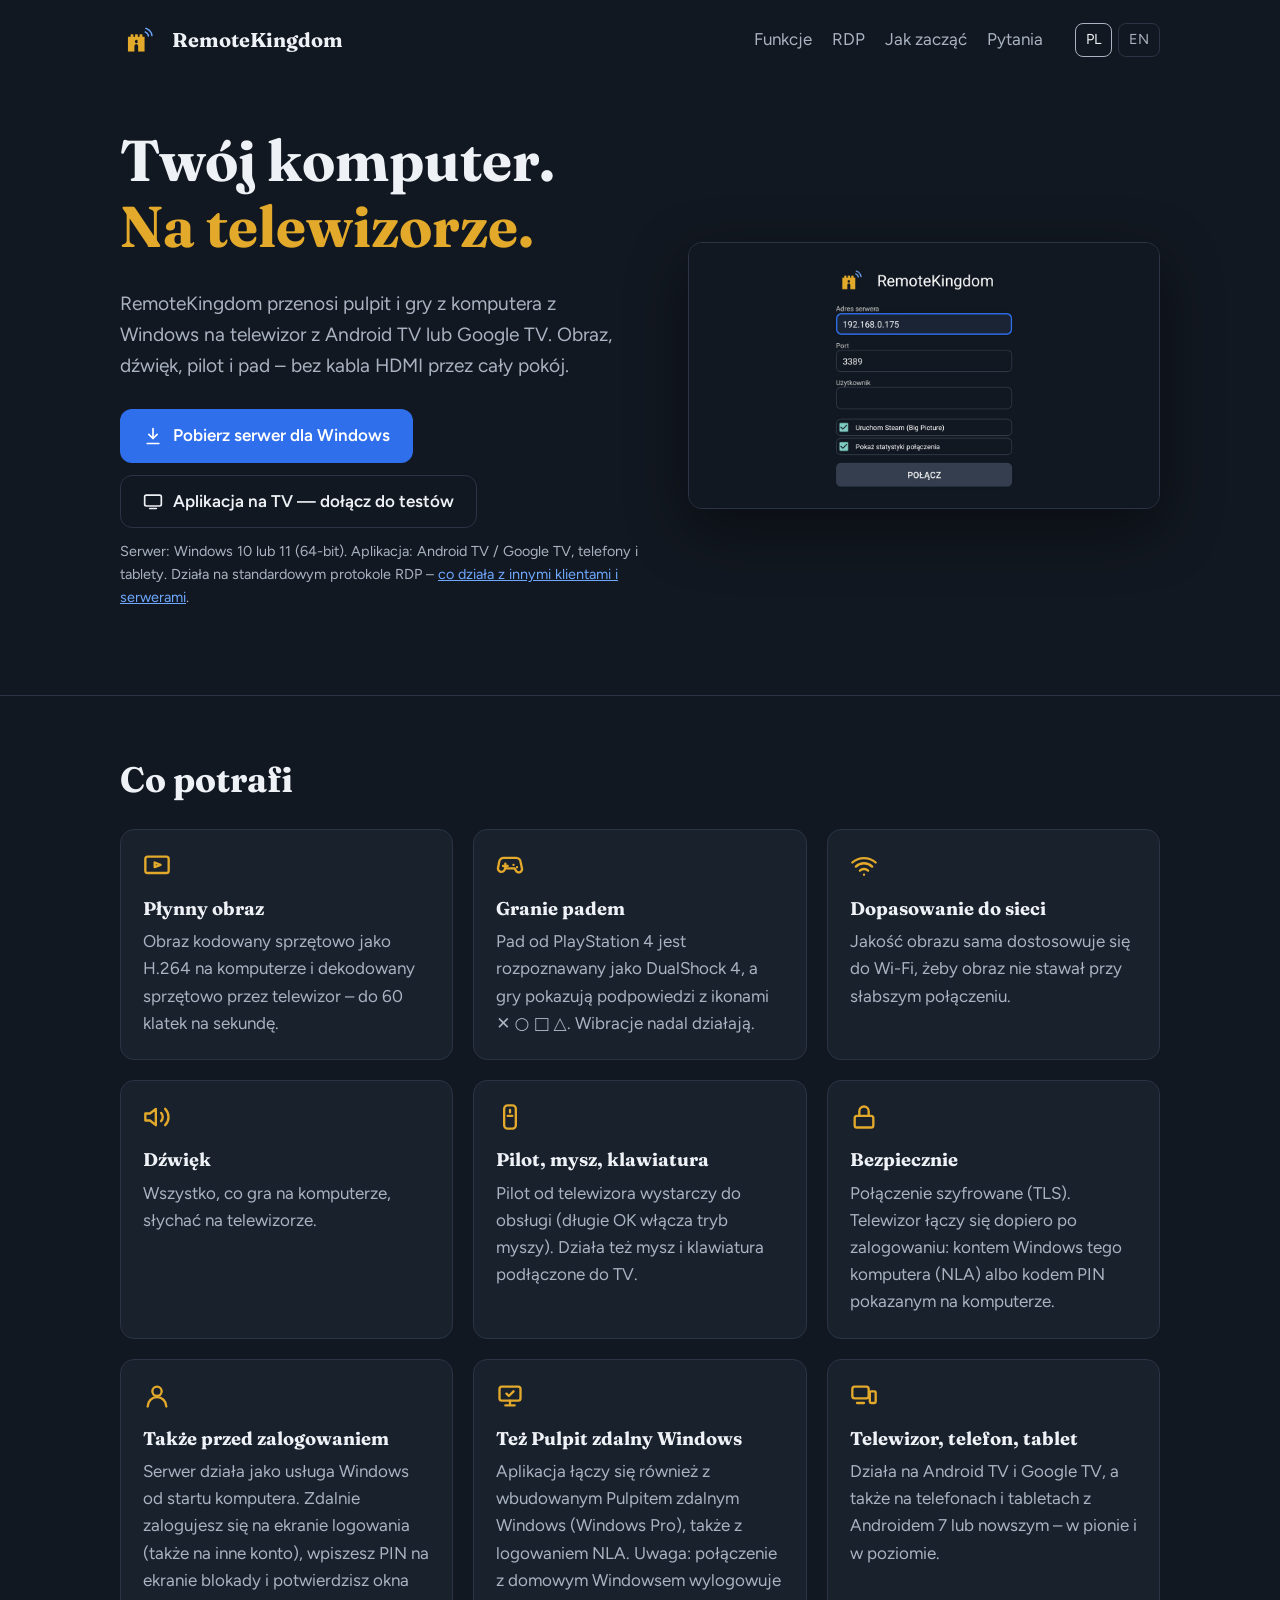
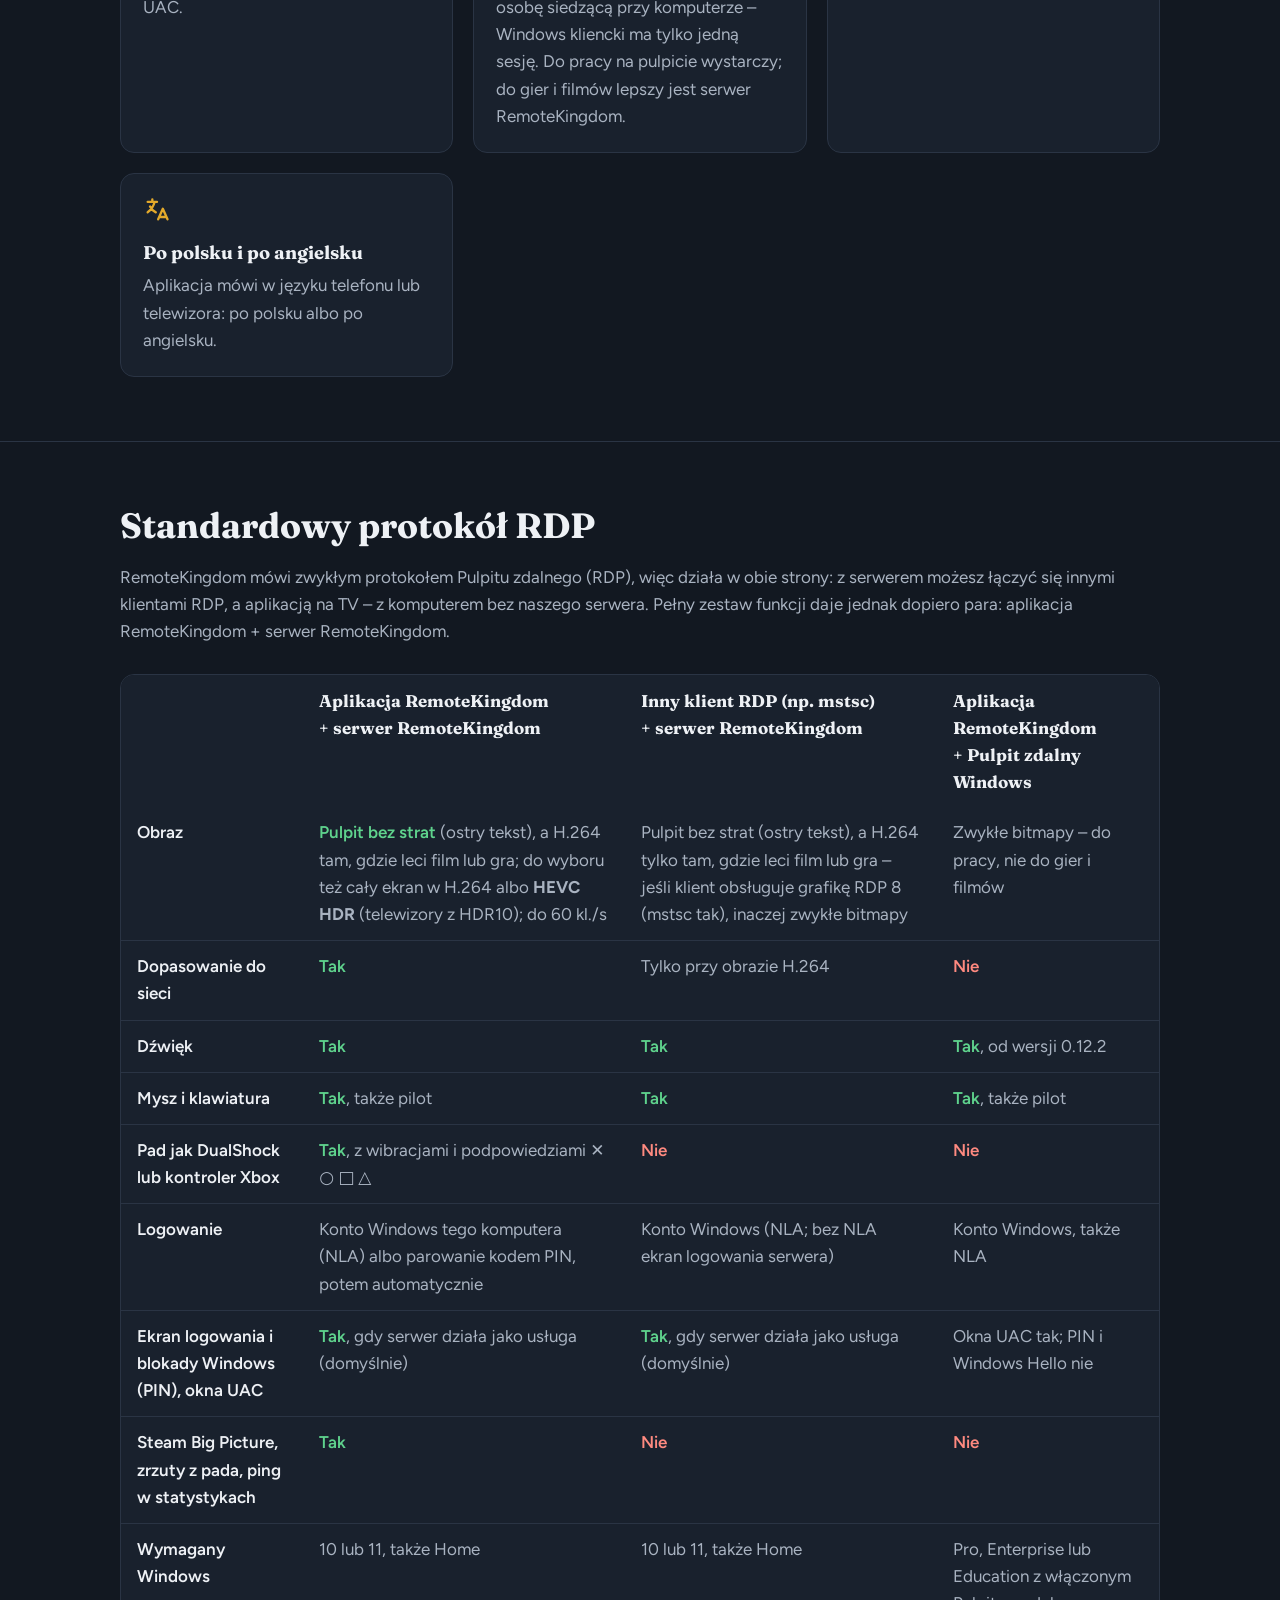
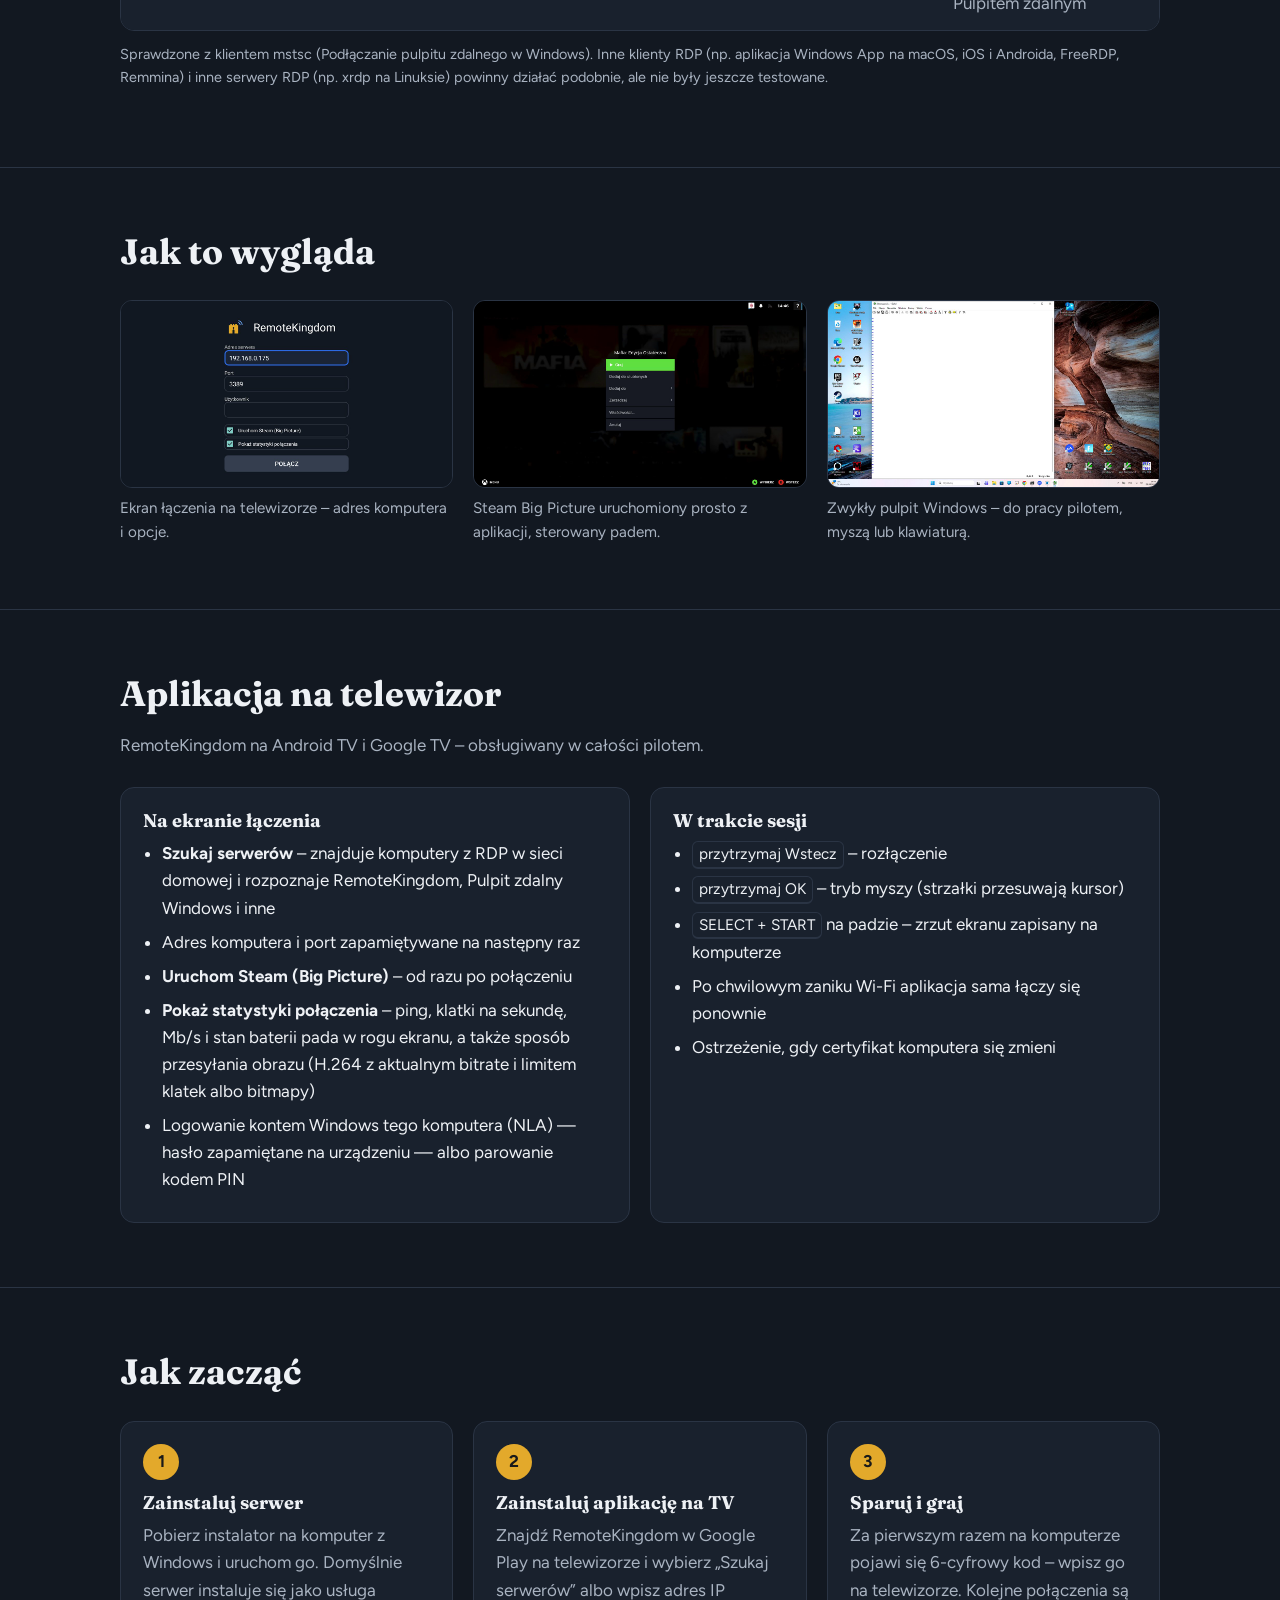
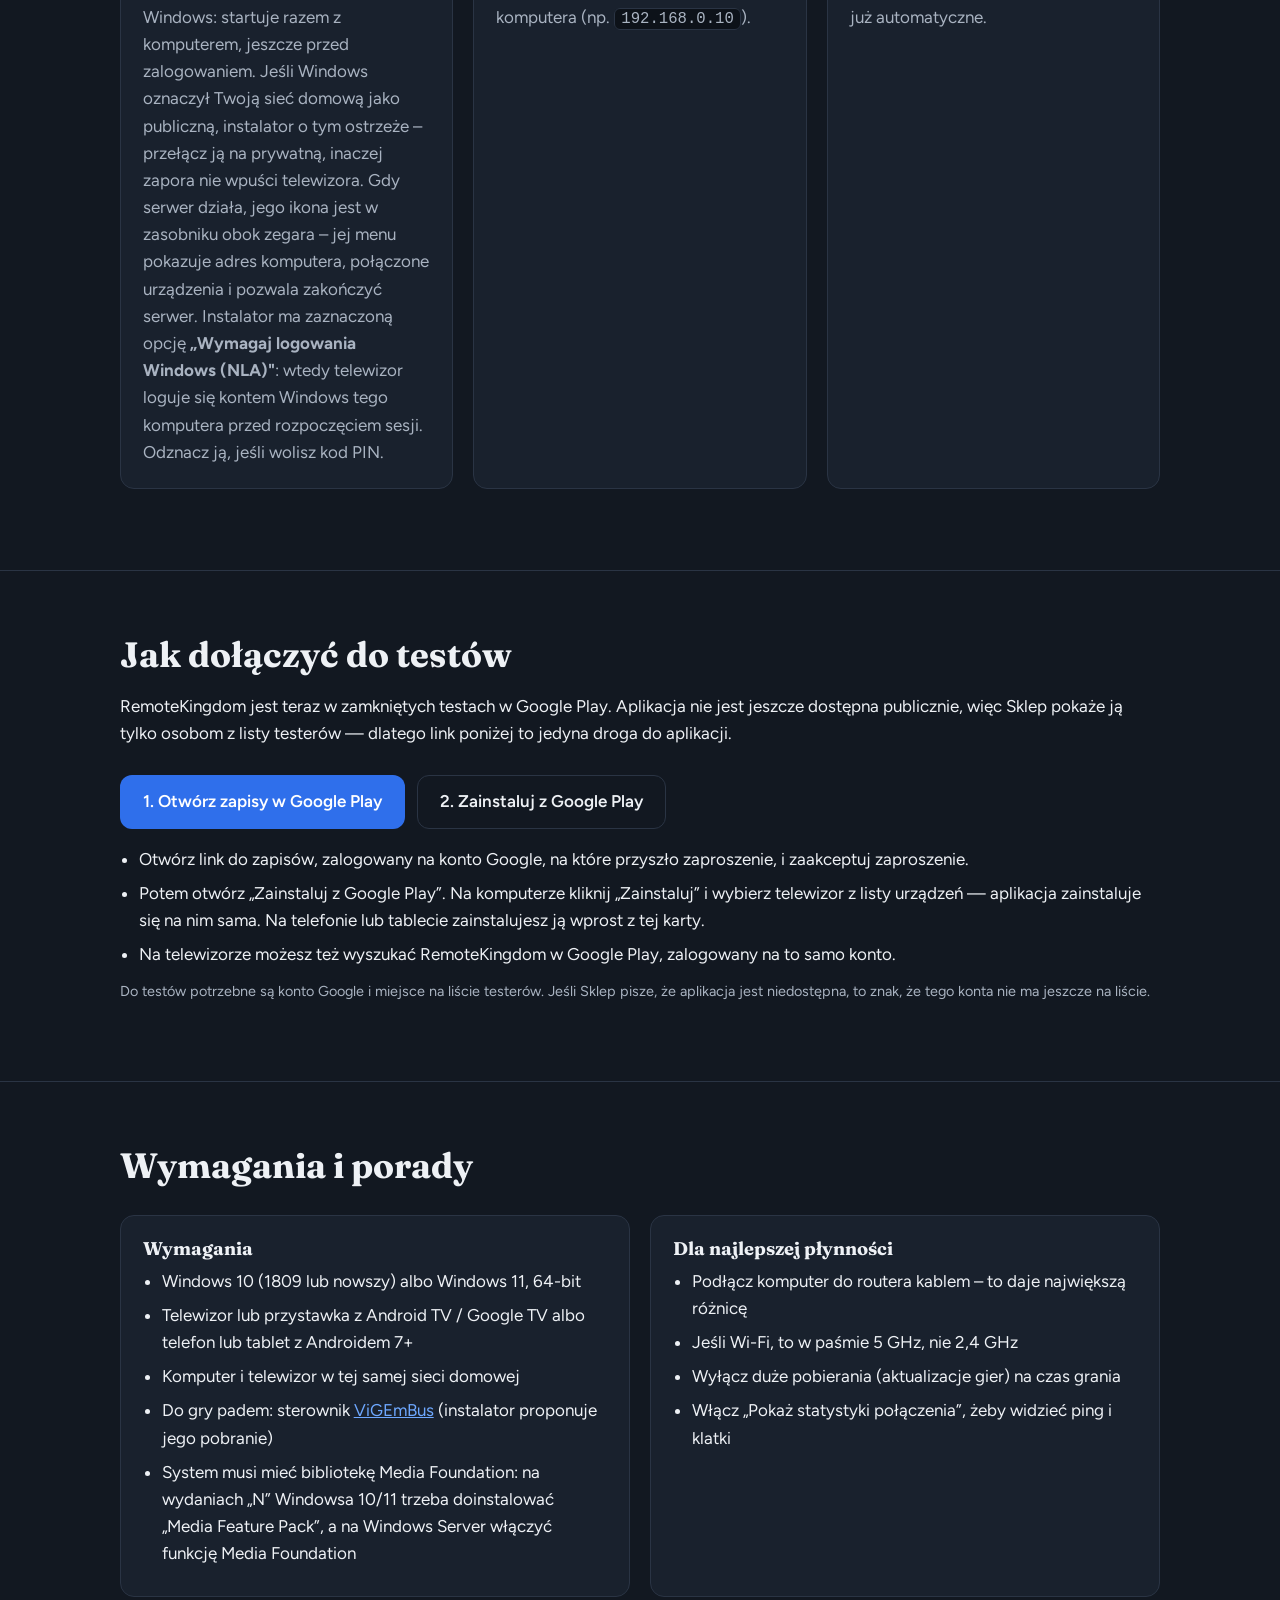
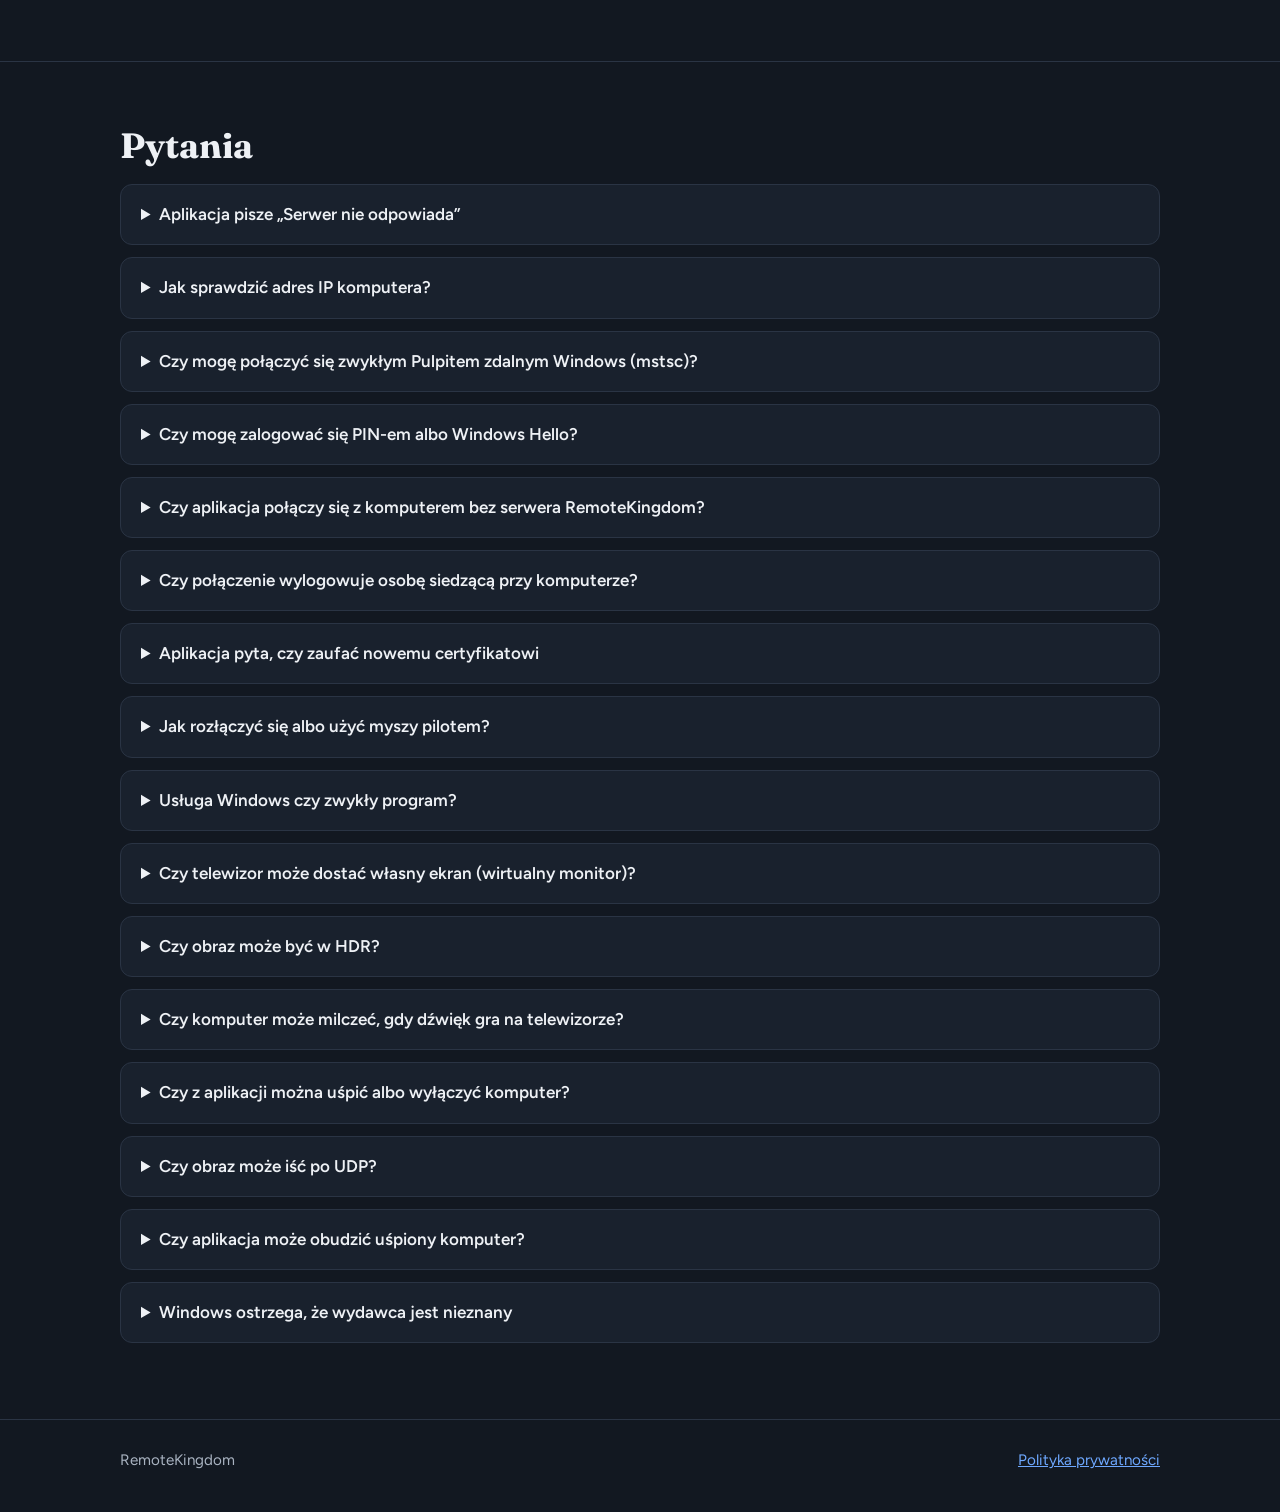
==== index.html @ ab677b14 "Comparison table: lossless desktop and HEVC HDR in the app column, NLA for mstsc Co-Authored-By: Cla" ====
<!doctype html>
<html lang="pl">
<head>
<meta charset="utf-8">
<meta name="viewport" content="width=device-width, initial-scale=1">
<title>RemoteKingdom – komputer na telewizorze</title>
<meta name="description" content="RemoteKingdom: pulpit i gry z komputera z Windows na telewizorze z Android TV. Obraz H.264, dźwięk, pilot i pad.">
<link rel="icon" type="image/png" href="img/icon.png">
<link rel="alternate" hreflang="pl" href="https://2lero.github.io/remotekingdom-site/">
<link rel="alternate" hreflang="en" href="https://2lero.github.io/remotekingdom-site/en/">
<link rel="alternate" hreflang="x-default" href="https://2lero.github.io/remotekingdom-site/">
<link rel="preconnect" href="https://fonts.googleapis.com">
<link rel="preconnect" href="https://fonts.gstatic.com" crossorigin>
<link href="https://fonts.googleapis.com/css2?family=Fraunces:opsz,wght@9..144,700&family=Figtree:wght@400;600&display=swap" rel="stylesheet">
<link rel="stylesheet" href="style.css">
</head>
<body>

<div class="wrap">
  <header class="top">
    <img src="img/icon.png" alt="">
    <b>RemoteKingdom</b>
    <nav>
      <a href="#funkcje">Funkcje</a>
      <a href="#rdp">RDP</a>
      <a href="#start">Jak zacząć</a>
      <a href="#faq">Pytania</a>
    </nav>
    <div class="lang"><a href="./" aria-current="page">PL</a><a href="en/" lang="en">EN</a></div>
  </header>

  <div class="hero">
    <div>
      <h1>Twój komputer.<br><span>Na telewizorze.</span></h1>
      <p class="lead">RemoteKingdom przenosi pulpit i gry z komputera z Windows na telewizor z Android TV lub Google TV. Obraz, dźwięk, pilot i pad – bez kabla HDMI przez cały pokój.</p>
      <div class="buttons">
        <a class="btn primary" href="https://github.com/2lero/remotekingdom-site/releases/latest/download/RemoteKingdomServerSetup.exe">
          <svg viewBox="0 0 24 24" fill="none" stroke="currentColor" stroke-width="2" stroke-linecap="round" stroke-linejoin="round" aria-hidden="true"><path d="M12 3v12"/><path d="m7 10 5 5 5-5"/><path d="M5 21h14"/></svg>
          Pobierz serwer dla Windows
        </a>
        <a class="btn ghost" href="https://play.google.com/apps/testing/com.lero.remotekingdom">
          <svg viewBox="0 0 24 24" fill="none" stroke="currentColor" stroke-width="2" stroke-linecap="round" stroke-linejoin="round" aria-hidden="true"><rect x="2" y="5" width="20" height="13" rx="2"/><path d="M8 21h8"/></svg>
          Aplikacja na TV — dołącz do testów
        </a>
      </div>
      <p class="note">Serwer: Windows 10 lub 11 (64-bit). Aplikacja: Android TV / Google TV, telefony i tablety. Działa na standardowym protokole RDP – <a href="#rdp">co działa z innymi klientami i serwerami</a>.</p>
    </div>
    <img class="shot" src="img/connect.jpg" alt="Ekran łączenia aplikacji RemoteKingdom na telewizorze">
  </div>
</div>

<section id="funkcje">
  <div class="wrap">
    <h2>Co potrafi</h2>
    <div class="grid">
      <div class="card">
        <svg viewBox="0 0 24 24" fill="none" stroke="currentColor" stroke-width="2" stroke-linecap="round" stroke-linejoin="round" aria-hidden="true"><rect x="2" y="4" width="20" height="14" rx="2"/><path d="m10 9 5 2-5 2z"/></svg>
        <h3>Płynny obraz</h3>
        <p>Obraz kodowany sprzętowo jako H.264 na komputerze i dekodowany sprzętowo przez telewizor – do 60 klatek na sekundę.</p>
      </div>
      <div class="card">
        <svg viewBox="0 0 24 24" fill="none" stroke="currentColor" stroke-width="2" stroke-linecap="round" stroke-linejoin="round" aria-hidden="true"><path d="M6 12h4m-2-2v4"/><path d="M15 11h.01M18 13h.01"/><path d="M17.3 5H6.7a4 4 0 0 0-3.9 3.2l-1 5A3 3 0 0 0 4.7 17c1 0 1.9-.5 2.4-1.3L8 14h8l.9 1.7a2.8 2.8 0 0 0 5.2-2.2l-1-5A4 4 0 0 0 17.3 5z"/></svg>
        <h3>Granie padem</h3>
        <p>Pad od PlayStation 4 jest rozpoznawany jako DualShock 4, a gry pokazują podpowiedzi z ikonami ✕ ○ □ △. Wibracje nadal działają.</p>
      </div>
      <div class="card">
        <svg viewBox="0 0 24 24" fill="none" stroke="currentColor" stroke-width="2" stroke-linecap="round" stroke-linejoin="round" aria-hidden="true"><path d="M5 12.5a10 10 0 0 1 14 0"/><path d="M8.5 16a5 5 0 0 1 7 0"/><path d="M12 19.5h.01"/><path d="M2 9a15 15 0 0 1 20 0"/></svg>
        <h3>Dopasowanie do sieci</h3>
        <p>Jakość obrazu sama dostosowuje się do Wi-Fi, żeby obraz nie stawał przy słabszym połączeniu.</p>
      </div>
      <div class="card">
        <svg viewBox="0 0 24 24" fill="none" stroke="currentColor" stroke-width="2" stroke-linecap="round" stroke-linejoin="round" aria-hidden="true"><path d="M11 5 6 9H2v6h4l5 4z"/><path d="M15.5 8.5a5 5 0 0 1 0 7"/><path d="M19 5a10 10 0 0 1 0 14"/></svg>
        <h3>Dźwięk</h3>
        <p>Wszystko, co gra na komputerze, słychać na telewizorze.</p>
      </div>
      <div class="card">
        <svg viewBox="0 0 24 24" fill="none" stroke="currentColor" stroke-width="2" stroke-linecap="round" stroke-linejoin="round" aria-hidden="true"><rect x="7" y="2" width="10" height="20" rx="3"/><path d="M12 6v2m-2 3h4"/></svg>
        <h3>Pilot, mysz, klawiatura</h3>
        <p>Pilot od telewizora wystarczy do obsługi (długie OK włącza tryb myszy). Działa też mysz i klawiatura podłączone do TV.</p>
      </div>
      <div class="card">
        <svg viewBox="0 0 24 24" fill="none" stroke="currentColor" stroke-width="2" stroke-linecap="round" stroke-linejoin="round" aria-hidden="true"><rect x="4" y="11" width="16" height="10" rx="2"/><path d="M8 11V7a4 4 0 0 1 8 0v4"/></svg>
        <h3>Bezpiecznie</h3>
        <p>Połączenie szyfrowane (TLS). Telewizor łączy się dopiero po zalogowaniu: kontem Windows tego komputera (NLA) albo kodem PIN pokazanym na komputerze.</p>
      </div>
      <div class="card">
        <svg viewBox="0 0 24 24" fill="none" stroke="currentColor" stroke-width="2" stroke-linecap="round" stroke-linejoin="round" aria-hidden="true"><circle cx="12" cy="8" r="4"/><path d="M4 21a8 8 0 0 1 16 0"/></svg>
        <h3>Także przed zalogowaniem</h3>
        <p>Serwer działa jako usługa Windows od startu komputera. Zdalnie zalogujesz się na ekranie logowania (także na inne konto), wpiszesz PIN na ekranie blokady i potwierdzisz okna UAC.</p>
      </div>
      <div class="card">
        <svg viewBox="0 0 24 24" fill="none" stroke="currentColor" stroke-width="2" stroke-linecap="round" stroke-linejoin="round" aria-hidden="true"><rect x="3" y="4" width="18" height="12" rx="2"/><path d="M8 20h8M12 16v4"/><path d="m9 10 2 2 4-4"/></svg>
        <h3>Też Pulpit zdalny Windows</h3>
        <p>Aplikacja łączy się również z wbudowanym Pulpitem zdalnym Windows (Windows Pro), także z logowaniem NLA. Uwaga: połączenie z domowym Windowsem wylogowuje osobę siedzącą przy komputerze – Windows kliencki ma tylko jedną sesję. Do pracy na pulpicie wystarczy; do gier i filmów lepszy jest serwer RemoteKingdom.</p>
      </div>
      <div class="card">
        <svg viewBox="0 0 24 24" fill="none" stroke="currentColor" stroke-width="2" stroke-linecap="round" stroke-linejoin="round" aria-hidden="true"><rect x="2" y="4" width="14" height="10" rx="2"/><rect x="17" y="8" width="5" height="10" rx="1"/><path d="M6 18h6"/></svg>
        <h3>Telewizor, telefon, tablet</h3>
        <p>Działa na Android TV i Google TV, a także na telefonach i tabletach z Androidem 7 lub nowszym – w pionie i w poziomie.</p>
      </div>
      <div class="card">
        <svg viewBox="0 0 24 24" fill="none" stroke="currentColor" stroke-width="2" stroke-linecap="round" stroke-linejoin="round" aria-hidden="true"><path d="M4 5h8M8 3v2m2 0c-1 4-3 7-6 9m2-5c1 2 3 4 5 5"/><path d="m13 20 4-9 4 9m-7-2h6"/></svg>
        <h3>Po polsku i po angielsku</h3>
        <p>Aplikacja mówi w języku telefonu lub telewizora: po polsku albo po angielsku.</p>
      </div>
    </div>
  </div>
</section>

<section id="rdp">
  <div class="wrap">
    <h2>Standardowy protokół RDP</h2>
    <p class="muted">RemoteKingdom mówi zwykłym protokołem Pulpitu zdalnego (RDP), więc działa w obie strony: z serwerem możesz łączyć się innymi klientami RDP, a aplikacją na TV – z komputerem bez naszego serwera. Pełny zestaw funkcji daje jednak dopiero para: aplikacja RemoteKingdom + serwer RemoteKingdom.</p>
    <div class="table-wrap">
      <table class="compat">
        <thead>
          <tr>
            <th></th>
            <th>Aplikacja RemoteKingdom<br>+ serwer RemoteKingdom</th>
            <th>Inny klient RDP (np. mstsc)<br>+ serwer RemoteKingdom</th>
            <th>Aplikacja RemoteKingdom<br>+ Pulpit zdalny Windows</th>
          </tr>
        </thead>
        <tbody>
          <tr><th>Obraz</th><td><span class="yes">Pulpit bez strat</span> (ostry tekst), a H.264 tam, gdzie leci film lub gra; do wyboru też cały ekran w H.264 albo <b>HEVC HDR</b> (telewizory z HDR10); do 60 kl./s</td><td>Pulpit bez strat (ostry tekst), a H.264 tylko tam, gdzie leci film lub gra – jeśli klient obsługuje grafikę RDP 8 (mstsc tak), inaczej zwykłe bitmapy</td><td>Zwykłe bitmapy – do pracy, nie do gier i filmów</td></tr>
          <tr><th>Dopasowanie do sieci</th><td><span class="yes">Tak</span></td><td>Tylko przy obrazie H.264</td><td><span class="no">Nie</span></td></tr>
          <tr><th>Dźwięk</th><td><span class="yes">Tak</span></td><td><span class="yes">Tak</span></td><td><span class="yes">Tak</span>, od wersji 0.12.2</td></tr>
          <tr><th>Mysz i klawiatura</th><td><span class="yes">Tak</span>, także pilot</td><td><span class="yes">Tak</span></td><td><span class="yes">Tak</span>, także pilot</td></tr>
          <tr><th>Pad jak DualShock lub kontroler Xbox</th><td><span class="yes">Tak</span>, z wibracjami i podpowiedziami ✕ ○ □ △</td><td><span class="no">Nie</span></td><td><span class="no">Nie</span></td></tr>
          <tr><th>Logowanie</th><td>Konto Windows tego komputera (NLA) albo parowanie kodem PIN, potem automatycznie</td><td>Konto Windows (NLA; bez NLA ekran logowania serwera)</td><td>Konto Windows, także NLA</td></tr>
          <tr><th>Ekran logowania i blokady Windows (PIN), okna UAC</th><td><span class="yes">Tak</span>, gdy serwer działa jako usługa (domyślnie)</td><td><span class="yes">Tak</span>, gdy serwer działa jako usługa (domyślnie)</td><td>Okna UAC tak; PIN i Windows Hello nie</td></tr>
          <tr><th>Steam Big Picture, zrzuty z pada, ping w statystykach</th><td><span class="yes">Tak</span></td><td><span class="no">Nie</span></td><td><span class="no">Nie</span></td></tr>
          <tr><th>Wymagany Windows</th><td>10 lub 11, także Home</td><td>10 lub 11, także Home</td><td>Pro, Enterprise lub Education z włączonym Pulpitem zdalnym</td></tr>
        </tbody>
      </table>
    </div>
    <p class="note">Sprawdzone z klientem mstsc (Podłączanie pulpitu zdalnego w Windows). Inne klienty RDP (np. aplikacja Windows App na macOS, iOS i Androida, FreeRDP, Remmina) i inne serwery RDP (np. xrdp na Linuksie) powinny działać podobnie, ale nie były jeszcze testowane.</p>
  </div>
</section>

<section id="wyglad">
  <div class="wrap">
    <h2>Jak to wygląda</h2>
    <div class="gallery">
      <figure><img src="img/connect.jpg" alt="Ekran łączenia aplikacji na telewizorze" loading="lazy"><figcaption>Ekran łączenia na telewizorze – adres komputera i opcje.</figcaption></figure>
      <figure><img src="img/steam.jpg" alt="Steam Big Picture na telewizorze" loading="lazy"><figcaption>Steam Big Picture uruchomiony prosto z aplikacji, sterowany padem.</figcaption></figure>
      <figure><img src="img/desktop.jpg" alt="Pulpit Windows na telewizorze" loading="lazy"><figcaption>Zwykły pulpit Windows – do pracy pilotem, myszą lub klawiaturą.</figcaption></figure>
    </div>
  </div>
</section>

<section id="aplikacja">
  <div class="wrap">
    <h2>Aplikacja na telewizor</h2>
    <p class="muted">RemoteKingdom na Android TV i Google TV – obsługiwany w całości pilotem.</p>
    <div class="two">
      <div class="card">
        <h3>Na ekranie łączenia</h3>
        <ul class="clean">
          <li><b>Szukaj serwerów</b> – znajduje komputery z RDP w sieci domowej i rozpoznaje RemoteKingdom, Pulpit zdalny Windows i inne</li>
          <li>Adres komputera i port zapamiętywane na następny raz</li>
          <li><b>Uruchom Steam (Big Picture)</b> – od razu po połączeniu</li>
          <li><b>Pokaż statystyki połączenia</b> – ping, klatki na sekundę, Mb/s i stan baterii pada w rogu ekranu, a także sposób przesyłania obrazu (H.264 z aktualnym bitrate i limitem klatek albo bitmapy)</li>
          <li>Logowanie kontem Windows tego komputera (NLA) — hasło zapamiętane na urządzeniu — albo parowanie kodem PIN</li>
        </ul>
      </div>
      <div class="card">
        <h3>W trakcie sesji</h3>
        <ul class="clean">
          <li><span class="kbd">przytrzymaj Wstecz</span> – rozłączenie</li>
          <li><span class="kbd">przytrzymaj OK</span> – tryb myszy (strzałki przesuwają kursor)</li>
          <li><span class="kbd">SELECT + START</span> na padzie – zrzut ekranu zapisany na komputerze</li>
          <li>Po chwilowym zaniku Wi-Fi aplikacja sama łączy się ponownie</li>
          <li>Ostrzeżenie, gdy certyfikat komputera się zmieni</li>
        </ul>
      </div>
    </div>
  </div>
</section>

<section id="start">
  <div class="wrap">
    <h2>Jak zacząć</h2>
    <ol class="steps">
      <li>
        <h3>Zainstaluj serwer</h3>
        <p>Pobierz instalator na komputer z Windows i uruchom go. Domyślnie serwer instaluje się jako usługa Windows: startuje razem z komputerem, jeszcze przed zalogowaniem. Jeśli Windows oznaczył Twoją sieć domową jako publiczną, instalator o tym ostrzeże – przełącz ją na prywatną, inaczej zapora nie wpuści telewizora. Gdy serwer działa, jego ikona jest w zasobniku obok zegara – jej menu pokazuje adres komputera, połączone urządzenia i pozwala zakończyć serwer. Instalator ma zaznaczoną opcję <b>„Wymagaj logowania Windows (NLA)"</b>: wtedy telewizor loguje się kontem Windows tego komputera przed rozpoczęciem sesji. Odznacz ją, jeśli wolisz kod PIN.</p>
      </li>
      <li>
        <h3>Zainstaluj aplikację na TV</h3>
        <p>Znajdź RemoteKingdom w Google Play na telewizorze i wybierz „Szukaj serwerów” albo wpisz adres IP komputera (np. <code>192.168.0.10</code>).</p>
      </li>
      <li>
        <h3>Sparuj i graj</h3>
        <p>Za pierwszym razem na komputerze pojawi się 6-cyfrowy kod – wpisz go na telewizorze. Kolejne połączenia są już automatyczne.</p>
      </li>
    </ol>
  </div>
</section>

  <section id="testy">
    <div class="wrap">
      <h2>Jak dołączyć do testów</h2>
      <p>RemoteKingdom jest teraz w zamkniętych testach w Google Play. Aplikacja nie jest jeszcze dostępna publicznie, więc Sklep pokaże ją tylko osobom z listy testerów — dlatego link poniżej to jedyna droga do aplikacji.</p>
      <p class="buttons">
        <a class="btn primary" href="https://play.google.com/apps/testing/com.lero.remotekingdom">1. Otwórz zapisy w Google Play</a>
        <a class="btn ghost" href="https://play.google.com/store/apps/details?id=com.lero.remotekingdom">2. Zainstaluj z Google Play</a>
      </p>
      <ul class="clean">
        <li>Otwórz link do zapisów, zalogowany na konto Google, na które przyszło zaproszenie, i zaakceptuj zaproszenie.</li>
        <li>Potem otwórz „Zainstaluj z Google Play”. Na komputerze kliknij „Zainstaluj” i wybierz telewizor z listy urządzeń — aplikacja zainstaluje się na nim sama. Na telefonie lub tablecie zainstalujesz ją wprost z tej karty.</li>
        <li>Na telewizorze możesz też wyszukać RemoteKingdom w Google Play, zalogowany na to samo konto.</li>
      </ul>
      <p class="note">Do testów potrzebne są konto Google i miejsce na liście testerów. Jeśli Sklep pisze, że aplikacja jest niedostępna, to znak, że tego konta nie ma jeszcze na liście.</p>
    </div>
  </section>

<section>
  <div class="wrap">
    <h2>Wymagania i porady</h2>
    <div class="two">
      <div class="card">
        <h3>Wymagania</h3>
        <ul class="clean">
          <li>Windows 10 (1809 lub nowszy) albo Windows 11, 64-bit</li>
          <li>Telewizor lub przystawka z Android TV / Google TV albo telefon lub tablet z Androidem 7+</li>
          <li>Komputer i telewizor w tej samej sieci domowej</li>
          <li>Do gry padem: sterownik <a href="https://github.com/nefarius/ViGEmBus/releases/tag/v1.22.0">ViGEmBus</a> (instalator proponuje jego pobranie)</li>
          <li>System musi mieć bibliotekę Media Foundation: na wydaniach „N” Windowsa 10/11 trzeba doinstalować „Media Feature Pack”, a na Windows Server włączyć funkcję Media Foundation</li>
        </ul>
      </div>
      <div class="card">
        <h3>Dla najlepszej płynności</h3>
        <ul class="clean">
          <li>Podłącz komputer do routera kablem – to daje największą różnicę</li>
          <li>Jeśli Wi-Fi, to w paśmie 5 GHz, nie 2,4 GHz</li>
          <li>Wyłącz duże pobierania (aktualizacje gier) na czas grania</li>
          <li>Włącz „Pokaż statystyki połączenia”, żeby widzieć ping i klatki</li>
        </ul>
      </div>
    </div>
  </div>
</section>

<section id="faq">
  <div class="wrap">
    <h2>Pytania</h2>
    <details>
      <summary>Aplikacja pisze „Serwer nie odpowiada”</summary>
      <p>Sprawdź, czy serwer działa na komputerze (ikona RemoteKingdom w zasobniku obok zegara; jeśli jej nie ma, uruchom „RemoteKingdom Server” z menu Start), czy adres IP jest poprawny i czy komputer i telewizor są w tej samej sieci. Serwer używa domyślnie portu 3389. Jeśli przy uruchamianiu serwera pojawia się okno o brakującym pliku <code>MFPlat.dll</code>, na komputerze brakuje biblioteki Media Foundation – patrz „Wymagania i porady”.</p>
      <p>Na tym samym porcie działa też wbudowany Pulpit zdalny Windows. Jeśli masz go włączonego, serwer RemoteKingdom nie wystartuje – zakończy się po cichu, a aplikacja pokaże tylko, że nie może się połączyć. Żeby to naprawić, wyłącz Pulpit zdalny (Ustawienia → System → Pulpit zdalny) albo uruchom serwer RemoteKingdom na innym porcie – numer portu podaje się jako pierwszy argument (np. 3390). Jeśli serwer nie startuje, zajrzyj do pliku <code>%ProgramData%\RemoteKingdom\server\rk_server.err</code> (serwer jako usługa) albo <code>%LOCALAPPDATA%\RemoteKingdom\rk_server.err</code> (zwykły program): znajdziesz tam wpis <code>[Main] Fatal: bind() failed: 10048</code>.</p>
      <p>Jeśli serwer działa, a telewizor i tak nie może się połączyć, sprawdź, czy Windows nie oznaczył Twojej sieci domowej jako publicznej. W sieci publicznej zapora nie wpuszcza połączeń do serwera (to ochrona np. w kawiarni lub hotelu). Zmienisz to w Ustawieniach → Sieć i Internet → Wi-Fi lub Ethernet → właściwości sieci → Typ profilu sieciowego → Sieć prywatna.</p>
    </details>
    <details>
      <summary>Jak sprawdzić adres IP komputera?</summary>
      <p>Najprościej: w aplikacji wybierz „Szukaj serwerów” albo kliknij ikonę RemoteKingdom w zasobniku na komputerze – menu pokazuje „Adres tego komputera”. Można też otworzyć Ustawienia Windows → Sieć i Internet → właściwości połączenia i odczytać „Adres IPv4” albo wpisać <code>ipconfig</code> w wierszu poleceń.</p>
    </details>
    <details>
      <summary>Czy mogę połączyć się zwykłym Pulpitem zdalnym Windows (mstsc)?</summary>
      <p>Tak. Jeśli Pulpit zdalny nie ma zapisanego hasła, po połączeniu pojawi się ekran logowania RemoteKingdom – wpisz nazwę użytkownika i hasło konta Windows tego komputera (dla konta Microsoft: adres e-mail i hasło konta, nie PIN). Po 3 błędnych próbach serwer się rozłącza.</p>
    </details>
    <details>
      <summary>Czy mogę zalogować się PIN-em albo Windows Hello?</summary>
      <p>Z serwerem RemoteKingdom działającym jako usługa (domyślnie) widzisz prawdziwy ekran blokady Windows i wpisujesz PIN tak samo jak przy komputerze. Ekran logowania samego serwera (pojawia się w mstsc bez zapisanego hasła) przyjmuje tylko hasło konta Windows (dla konta Microsoft: hasło konta, nie PIN).</p>
      <p>We wbudowanym Pulpicie zdalnym Windows PIN i Windows Hello nie działają – ekran logowania pokazuje tylko hasło i kartę inteligentną.</p>
      <p>Przy koncie Microsoft z włączoną opcją „wymagaj Windows Hello” logowanie przez Pulpit zdalny samym hasłem również potrafi nie zadziałać. Pomaga wtedy wyłączenie tej opcji albo jednorazowe zalogowanie się hasłem lokalnie na tym komputerze.</p>
    </details>
    <details>
      <summary>Czy aplikacja połączy się z komputerem bez serwera RemoteKingdom?</summary>
      <p>Tak, jeśli komputer ma Windows Pro z włączonym Pulpitem zdalnym (Ustawienia → System → Pulpit zdalny). Aplikacja poprosi o nazwę użytkownika i hasło konta Windows. Domyślnie hasło nie jest zapisywane. Możesz je zapamiętać, zaznaczając opcję w oknie logowania – hasło jest wtedy przechowywane zaszyfrowane kluczem urządzenia. Pad, parowanie PIN-em i obraz H.264 działają tylko z serwerem RemoteKingdom.</p>
    </details>
    <details>
      <summary>Czy połączenie wylogowuje osobę siedzącą przy komputerze?</summary>
      <p>Tak, jeśli łączysz się z komputerem przez wbudowany Pulpit zdalny Windows (Windows Pro). Windows kliencki ma tylko jedną sesję, więc osoba siedząca przy komputerze zostanie wylogowana. Serwerowe wersje Windows pozwalają na kilka sesji jednocześnie, ale domowy Windows 10/11 Pro – nie.</p>
    </details>
    <details>
      <summary>Aplikacja pyta, czy zaufać nowemu certyfikatowi</summary>
      <p>Tak się dzieje po ponownej instalacji serwera lub Windowsa, a także jednorazowo po przełączeniu serwera na usługę Windows (usługa ma własny certyfikat). Jeśli to Twój komputer i nic nie zmieniałeś, a pytanie się pojawiło – wybierz „Nie” i sprawdź, czy łączysz się z właściwym adresem.</p>
    </details>
    <details>
      <summary>Jak rozłączyć się albo użyć myszy pilotem?</summary>
      <p>Przytrzymaj Wstecz, aby się rozłączyć. Przytrzymaj OK, aby włączyć tryb myszy: strzałki przesuwają kursor, OK klika.</p>
    </details>
    <details>
      <summary>Usługa Windows czy zwykły program?</summary>
      <p>Instalator domyślnie wybiera usługę Windows. Serwer działa wtedy od startu komputera, także gdy nikt nie jest zalogowany, więc zdalnie zalogujesz się na ekranie logowania, wpiszesz PIN na ekranie blokady i potwierdzisz okna UAC. Wylogowanie albo przełączenie użytkownika na chwilę rozłącza – aplikacja połączy się ponownie.</p>
      <p>Możesz też wybrać zwykły program uruchamiany po zalogowaniu. Wtedy ekran logowania, ekran blokady i okna UAC nie są widoczne zdalnie: obraz staje, a klawiatura nie działa, dopóki ktoś przy komputerze ich nie zamknie. Sposób uruchamiania zmienisz, uruchamiając instalator ponownie i wybierając drugą opcję (od wersji 0.11.1 poprzednia jest wtedy usuwana).</p>
    </details>
    <details>
      <summary>Czy telewizor może dostać własny ekran (wirtualny monitor)?</summary>
      <p>Tak, to opcja eksperymentalna od wersji 0.14 – zaznacz w instalatorze <b>„Wirtualny monitor”</b> (tylko w trybie usługi). Na czas połączenia Windows dostaje dodatkowy ekran dokładnie w rozdzielczości telewizora lub telefonu i ustawia go jako główny. Od wersji serwera 0.16.3 monitor komputera gaśnie na ten czas, więc wszystkie okna są na ekranie, który widzisz w aplikacji. Po rozłączeniu wirtualny ekran znika, a monitor komputera wraca razem z oknami. Od wersji 0.17.6 wystarczy też nacisnąć klawisz, kliknąć albo wyraźnie poruszyć myszą przy komputerze, żeby monitor komputera włączył się z powrotem w trakcie sesji – połączenie zdalne trwa dalej. Od wersji 0.17.7 monitor komputera staje się wtedy też ekranem głównym, więc nowe okna i pasek zadań pojawiają się na nim. To nadal ten sam pulpit: jeden kursor i te same okna, więc nie służy do pracy we dwie osoby naraz.</p>
      <p>Opcja instaluje sterownik <a href="https://github.com/VirtualDrivers/Virtual-Display-Driver">Virtual Display Driver</a> (licencja MIT) i dodaje jego wydawcę, SignPath Foundation, do zaufanych wydawców Windows – bez tego Windows pytałby o zgodę przy instalacji. Odinstalowanie serwera usuwa sterownik i to zaufanie.</p>
      <p>Gry w trybie <b>wyłącznego pełnego ekranu</b> są na wirtualnym monitorze czarne – tego mechanizm przechwytywania Windows nie widzi. Ustaw w grze okno albo okno bez ramek, albo przed połączeniem przełącz w aplikacji <b>„Wirtualny monitor: wyłączony”</b> (od wersji aplikacji 0.14.2): obraz idzie wtedy z monitora komputera, gdzie takie gry są widoczne.</p>
    </details>
    <details>
      <summary>Czy obraz może być w HDR?</summary>
      <p>Tak, to tryb eksperymentalny od wersji 0.15 serwera i 0.14 aplikacji: <b>„Obraz: HEVC HDR”</b>. Pojawia się tylko na telewizorach, które pokazują HDR10 i mają sprzętowy dekoder HEVC 10-bit – na innych tej opcji nie ma. Serwer sam włącza HDR na czas połączenia (na wirtualnym monitorze albo na monitorze komputera, jeśli sam tego nie zrobiłeś) i wyłącza go po rozłączeniu. Cały ekran idzie wtedy jako wideo HEVC Main 10 HDR10, więc tekst na pulpicie jest odrobinę mniej ostry niż w trybie bez strat. Gdy coś po drodze nie obsługuje HDR (karta graficzna, monitor), serwer wysyła zwykłe H.264.</p>
    </details>
    <details>
      <summary>Czy komputer może milczeć, gdy dźwięk gra na telewizorze?</summary>
      <p>Tak, to opcja eksperymentalna od wersji 0.14 – zaznacz w instalatorze <b>„Wirtualna karta dźwiękowa”</b>. Na czas połączenia dźwięk idzie tylko do telewizora, a po rozłączeniu komputer wraca do swojego urządzenia. Potrzebna jest wirtualna karta dźwiękowa: Steam Streaming Speakers (instaluje je Steam przy Remote Play) albo darmowy <a href="https://vb-audio.com/Cable/">VB-CABLE</a>. Bez żadnej z nich dźwięk działa jak dotąd – gra i na komputerze, i na telewizorze. Programy, które mają na stałe wybrane konkretne urządzenie, grają dalej tam.</p>
    </details>
    <details>
      <summary>Czy z aplikacji można uśpić albo wyłączyć komputer?</summary>
      <p>Tak, od wersji 0.15 aplikacji i 0.16 serwera. W sesji u góry ekranu jest menu z przyciskiem <b>„Zasilanie”</b>: uśpij, hibernuj albo wyłącz. Na telewizorze menu pojawia się w trybie myszy (przytrzymaj OK), na telefonie po dotknięciu górnej krawędzi ekranu. Gdy aplikacja na telefonie działa w tle, w powiadomieniu jest przycisk wyłączania komputera (dotknij dwa razy) i osobny przycisk „Rozłącz”.</p>
      <p>Jeśli uśpienie albo hibernacja są w Windows wyłączone, aplikacja o tym powie. Komputery z nowoczesnym uśpieniem (wiele mini-PC i laptopów) obsługuje serwer od wersji 0.16.1. Hibernacja działa, nawet jeśli Windows nie pokazuje jej w menu Start – to tylko ustawienie wyglądu menu.</p>
    </details>
    <details>
      <summary>Czy obraz może iść po UDP?</summary>
      <p>Tak, od wersji 0.17 serwera i 0.16 aplikacji. Obraz idzie wtedy standardowym transportem UDP z RDP (tym samym, którego używa Windows z Pulpitem zdalnym), co jest płynniejsze na Wi‑Fi i przez VPN, bo zgubiony pakiet nie zatrzymuje całego strumienia. Dźwięk, sterowanie i pad zostają na TCP. Działa też z mstsc. Instalator dodaje regułę zapory dla UDP; gdy UDP nie przejdzie (zapora, sieć), sesja zostaje na TCP jak dotąd. Gdy UDP przestanie działać w trakcie sesji, obraz w aplikacji wraca na TCP bez rozłączania (serwer 0.17.5 i aplikacja 0.16.1; mstsc łączy się wtedy ponownie, a od wersji 0.17.11 najpierw czeka do 10 sekund, więc krótka przerwa w Wi-Fi go nie rozłącza). W statystykach aplikacji widać, czy obraz idzie po UDP, czy po TCP.</p>
      <p>Serwer 0.17 wymaga aplikacji co najmniej 0.16 – starsza wersja uzna go za Windows i pokaże obraz w uproszczonym trybie bitmap.</p>
    </details>
    <details>
      <summary>Czy aplikacja może obudzić uśpiony komputer?</summary>
      <p>Próbuje – to funkcja eksperymentalna od wersji 0.13 serwera i aplikacji (Wake-on-LAN). Wystarczy raz połączyć się z działającym komputerem: serwer przekaże aplikacji adresy kart sieciowych. Gdy później komputer nie odpowiada, aplikacja wyśle sygnał budzenia i poczeka, aż serwer się zgłosi. Instalator (opcja „Pozwól aplikacji RemoteKingdom budzić ten komputer”) włącza budzenie na karcie przewodowej i wyłącza „Szybki rozruch”.</p>
      <p>Czy to zadziała, zależy od sprzętu: potrzebne jest połączenie kablem, ta sama sieć domowa, a do budzenia z hibernacji lub wyłączenia także włączone Wake on LAN w BIOS-ie. Na części komputerów budzenie przez sieć mimo to nie działa.</p>
    </details>
    <details>
      <summary>Windows ostrzega, że wydawca jest nieznany</summary>
      <p>Instalator nie jest jeszcze podpisany certyfikatem. Kliknij „Więcej informacji” → „Uruchom mimo to”. Pobieraj instalator tylko z tej strony.</p>
    </details>
  </div>
</section>

<footer>
  <div class="wrap">
    <span>RemoteKingdom</span>
    <span><a href="https://github.com/2lero/privacy-policy/blob/main/remotekingdom-privacy.txt">Polityka prywatności</a></span>
  </div>
</footer>

</body>
</html>
---- style.css ----
:root {
    --bg: #121821; --bg2: #19212d; --line: #2a3444;
    --text: #eef1f5; --muted: #a9b3c1;
    --gold: #e3a92b; --blue: #6ea8ff; --btn: #2f6feb;
  }
  * { box-sizing: border-box; }
  html { scroll-behavior: smooth; }
  body { margin: 0; background: var(--bg); color: var(--text); font: 17px/1.6 Figtree, system-ui, sans-serif; }
  a { color: var(--blue); }
  .wrap { max-width: 1080px; margin: 0 auto; padding: 0 20px; }
  h1, h2, h3 { font-family: Fraunces, Georgia, serif; line-height: 1.15; margin: 0 0 .5em; }
  h1 { font-size: clamp(2.2rem, 5vw, 3.6rem); }
  h1 span { color: var(--gold); }
  h2 { font-size: clamp(1.6rem, 3vw, 2.2rem); }
  h3 { font-size: 1.15rem; }
  p { margin: 0 0 1em; }
  .muted { color: var(--muted); }

  header.top { display: flex; align-items: center; gap: 12px; padding: 20px 0; }
  header.top img { width: 40px; height: 40px; border-radius: 10px; }
  header.top b { font-family: Fraunces, Georgia, serif; font-size: 1.25rem; }
  header.top nav { margin-left: auto; display: flex; gap: 20px; }
  header.top nav a { color: var(--muted); text-decoration: none; }
  header.top nav a:hover { color: var(--text); }

  .hero { display: grid; grid-template-columns: 1.1fr 1fr; gap: 48px; align-items: center; padding: 48px 0 72px; }
  .hero img.shot { width: 100%; border-radius: 14px; border: 1px solid var(--line); box-shadow: 0 20px 60px rgba(0,0,0,.45); }
  .lead { font-size: 1.2rem; color: var(--muted); max-width: 34em; }
  .buttons { display: flex; flex-wrap: wrap; gap: 12px; margin-top: 28px; }
  .btn { display: inline-flex; align-items: center; gap: 10px; min-height: 48px; padding: 12px 22px; border-radius: 12px;
         font-weight: 600; text-decoration: none; border: 1px solid transparent; }
  .btn.primary { background: var(--btn); color: #fff; }
  .btn.primary:hover { background: #255fd0; }
  .btn.ghost { border-color: var(--line); color: var(--text); }
  .btn.ghost:hover { border-color: var(--muted); }
  .btn svg { width: 20px; height: 20px; }
  .note { font-size: .9rem; color: var(--muted); margin-top: 12px; }

  section { padding: 64px 0; border-top: 1px solid var(--line); }
  .grid { display: grid; grid-template-columns: repeat(3, minmax(0, 1fr)); gap: 20px; margin-top: 28px; }
  .card { background: var(--bg2); border: 1px solid var(--line); border-radius: 14px; padding: 22px; }
  .card svg { width: 28px; height: 28px; color: var(--gold); margin-bottom: 10px; }
  .card p { color: var(--muted); margin: 0; }

  ol.steps { list-style: none; padding: 0; counter-reset: s; display: grid; grid-template-columns: repeat(3, minmax(0, 1fr)); gap: 20px; margin-top: 28px; }
  ol.steps li { counter-increment: s; background: var(--bg2); border: 1px solid var(--line); border-radius: 14px; padding: 22px; }
  ol.steps li::before { content: counter(s); display: grid; place-items: center; width: 36px; height: 36px; border-radius: 50%;
                        background: var(--gold); color: #1a1a1a; font-weight: 700; margin-bottom: 12px; }
  ol.steps p { color: var(--muted); margin: 0; }

  .two { display: grid; grid-template-columns: 1fr 1fr; gap: 20px; margin-top: 28px; }
  ul.clean { padding-left: 1.1em; margin: 0; }
  ul.clean li { margin-bottom: .4em; }

  details { background: var(--bg2); border: 1px solid var(--line); border-radius: 12px; padding: 16px 20px; margin-bottom: 12px; }
  summary { cursor: pointer; font-weight: 600; }
  details p { color: var(--muted); margin: 12px 0 0; }
  code { background: #0d1219; border: 1px solid var(--line); border-radius: 6px; padding: 1px 6px; font-size: .92em; }

  footer { border-top: 1px solid var(--line); padding: 28px 0 40px; color: var(--muted); font-size: .95rem; }
  footer .wrap { display: flex; flex-wrap: wrap; gap: 20px; justify-content: space-between; }

  @media (max-width: 860px) {
    .hero { grid-template-columns: 1fr; padding-top: 24px; }
    .grid, ol.steps, .two { grid-template-columns: 1fr; }
    header.top nav { display: none; }
  }

  .lang { display: flex; gap: 6px; margin-left: 20px; }
  .lang a { padding: 4px 10px; border: 1px solid var(--line); border-radius: 8px; color: var(--muted); text-decoration: none; font-size: .9rem; }
  .lang a[aria-current] { color: var(--text); border-color: var(--muted); }
  .gallery { display: grid; grid-template-columns: repeat(3, minmax(0, 1fr)); gap: 20px; margin-top: 28px; }
  .gallery figure { margin: 0; }
  .gallery img { width: 100%; aspect-ratio: 16 / 9; object-fit: cover; border-radius: 12px; border: 1px solid var(--line); display: block; }
  .gallery figcaption { color: var(--muted); font-size: .95rem; margin-top: 8px; }
  .kbd { display: inline-block; border: 1px solid var(--line); border-bottom-width: 2px; border-radius: 6px; padding: 0 6px; font-size: .9em; color: var(--text); }
  @media (max-width: 860px) { .gallery { grid-template-columns: 1fr; } header.top .lang { margin-left: auto; } }

  /* RDP compatibility table */
  .table-wrap { overflow-x: auto; margin-top: 28px; border: 1px solid var(--line); border-radius: 14px; }
  table.compat { width: 100%; border-collapse: collapse; background: var(--bg2); min-width: 640px; }
  table.compat th, table.compat td { padding: 12px 16px; text-align: left; border-bottom: 1px solid var(--line); vertical-align: top; }
  table.compat thead th { font-family: Fraunces, Georgia, serif; font-weight: 700; color: var(--text); }
  table.compat tbody th { font-weight: 600; color: var(--text); }
  table.compat td { color: var(--muted); }
  table.compat tr:last-child th, table.compat tr:last-child td { border-bottom: 0; }
  .yes { color: #5fd38d; font-weight: 600; }
  .no { color: #ff8a80; font-weight: 600; }
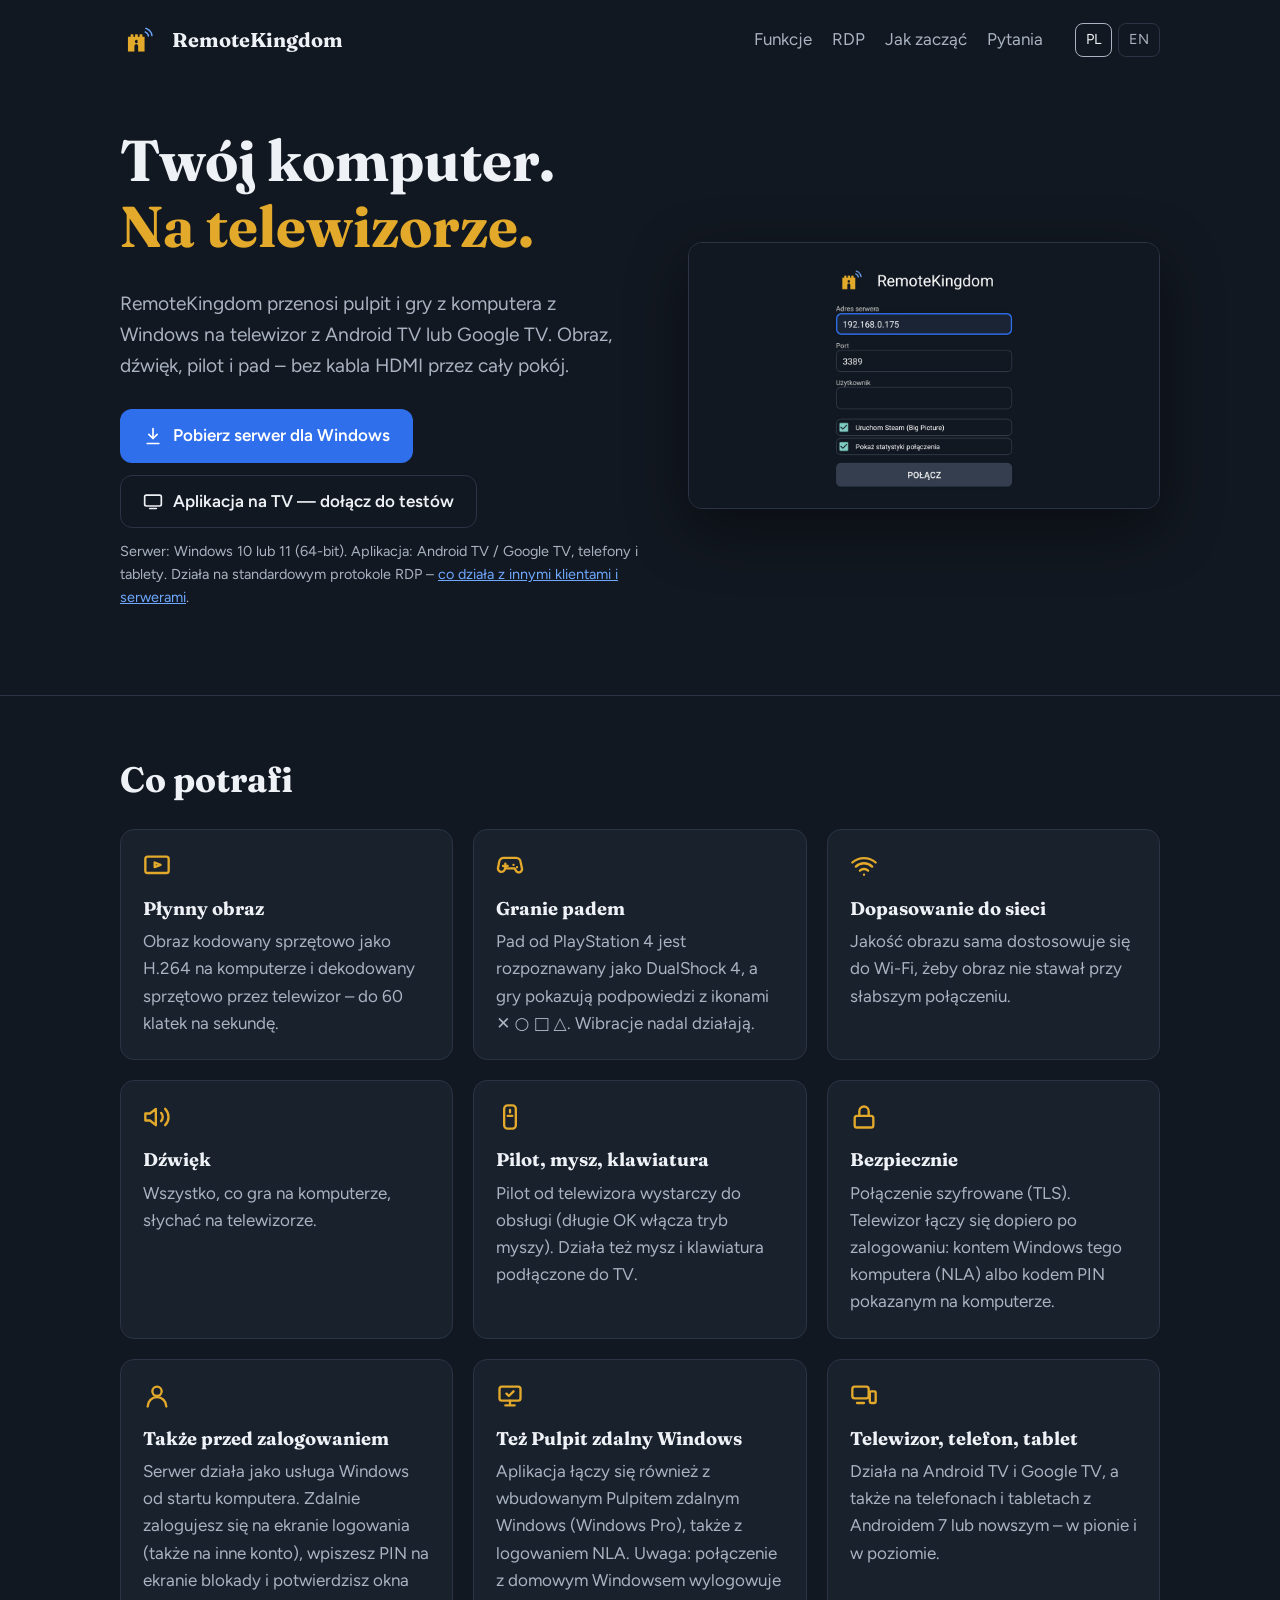
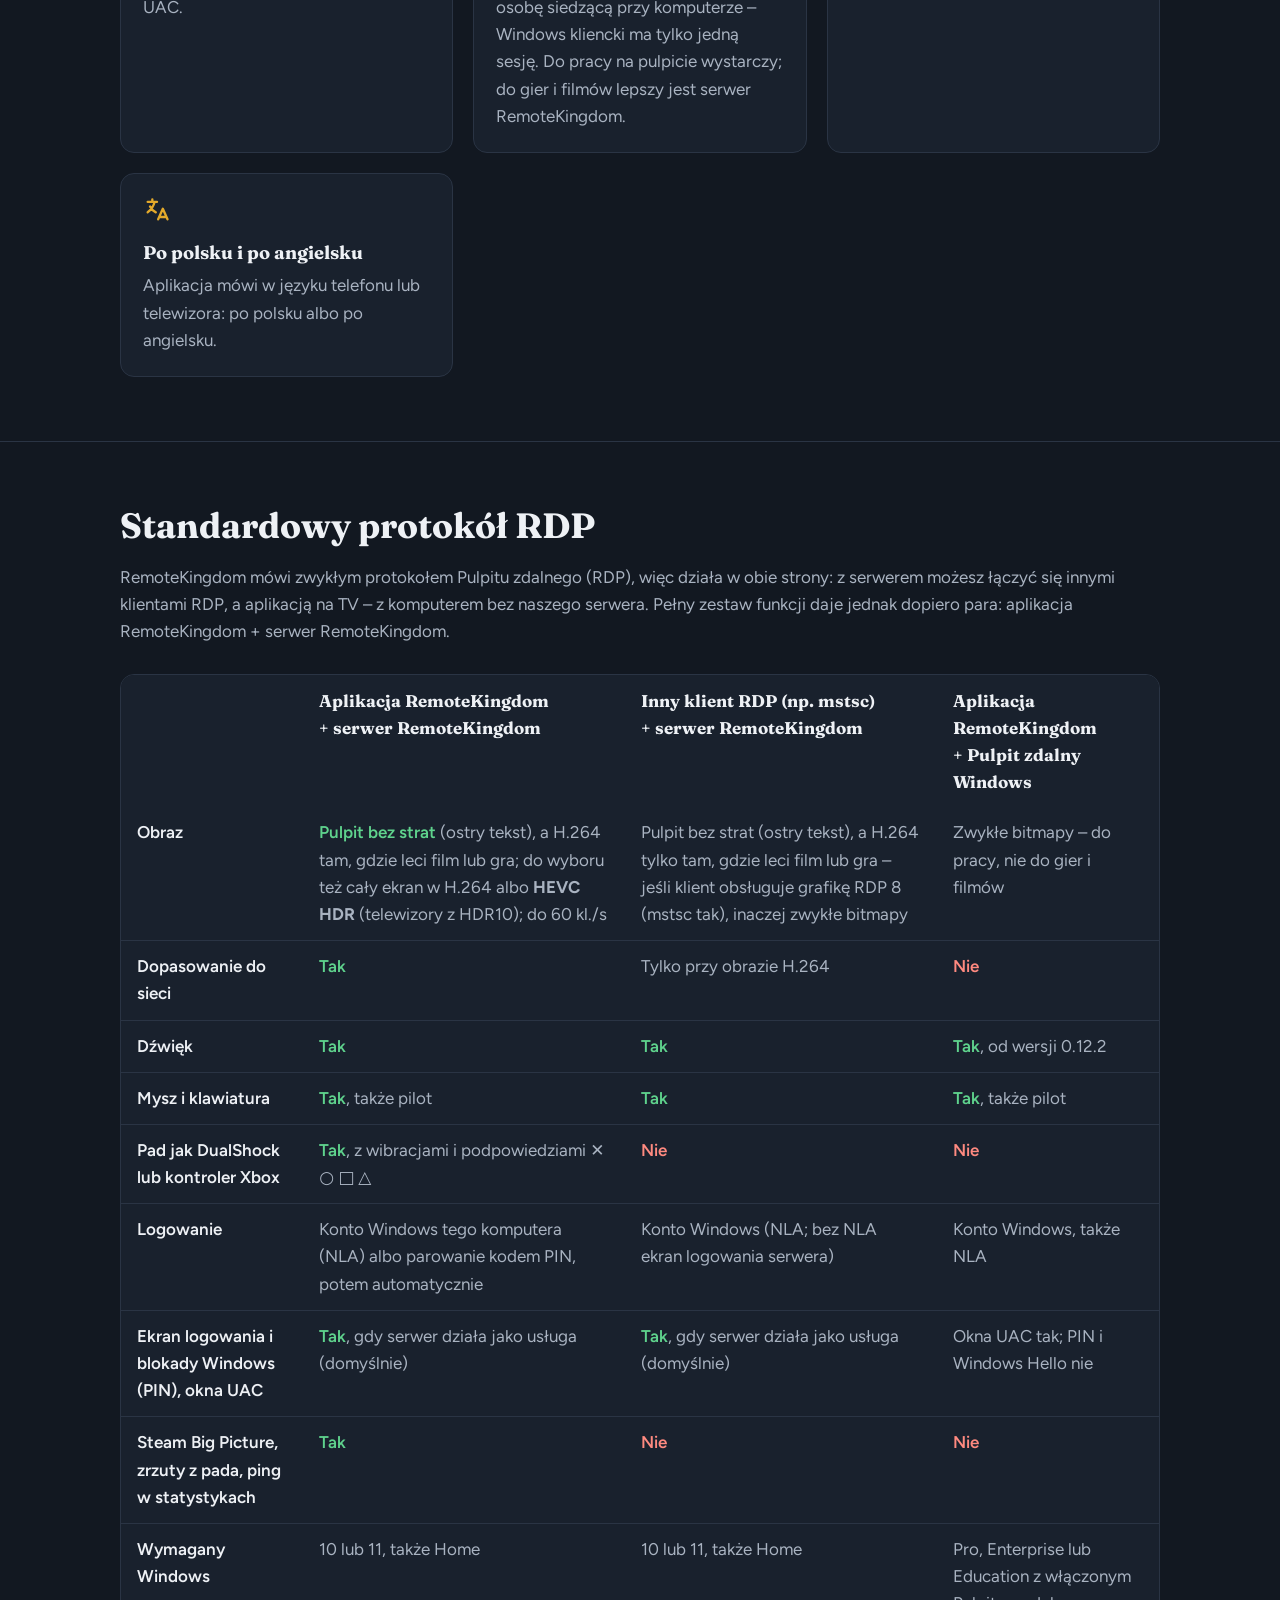
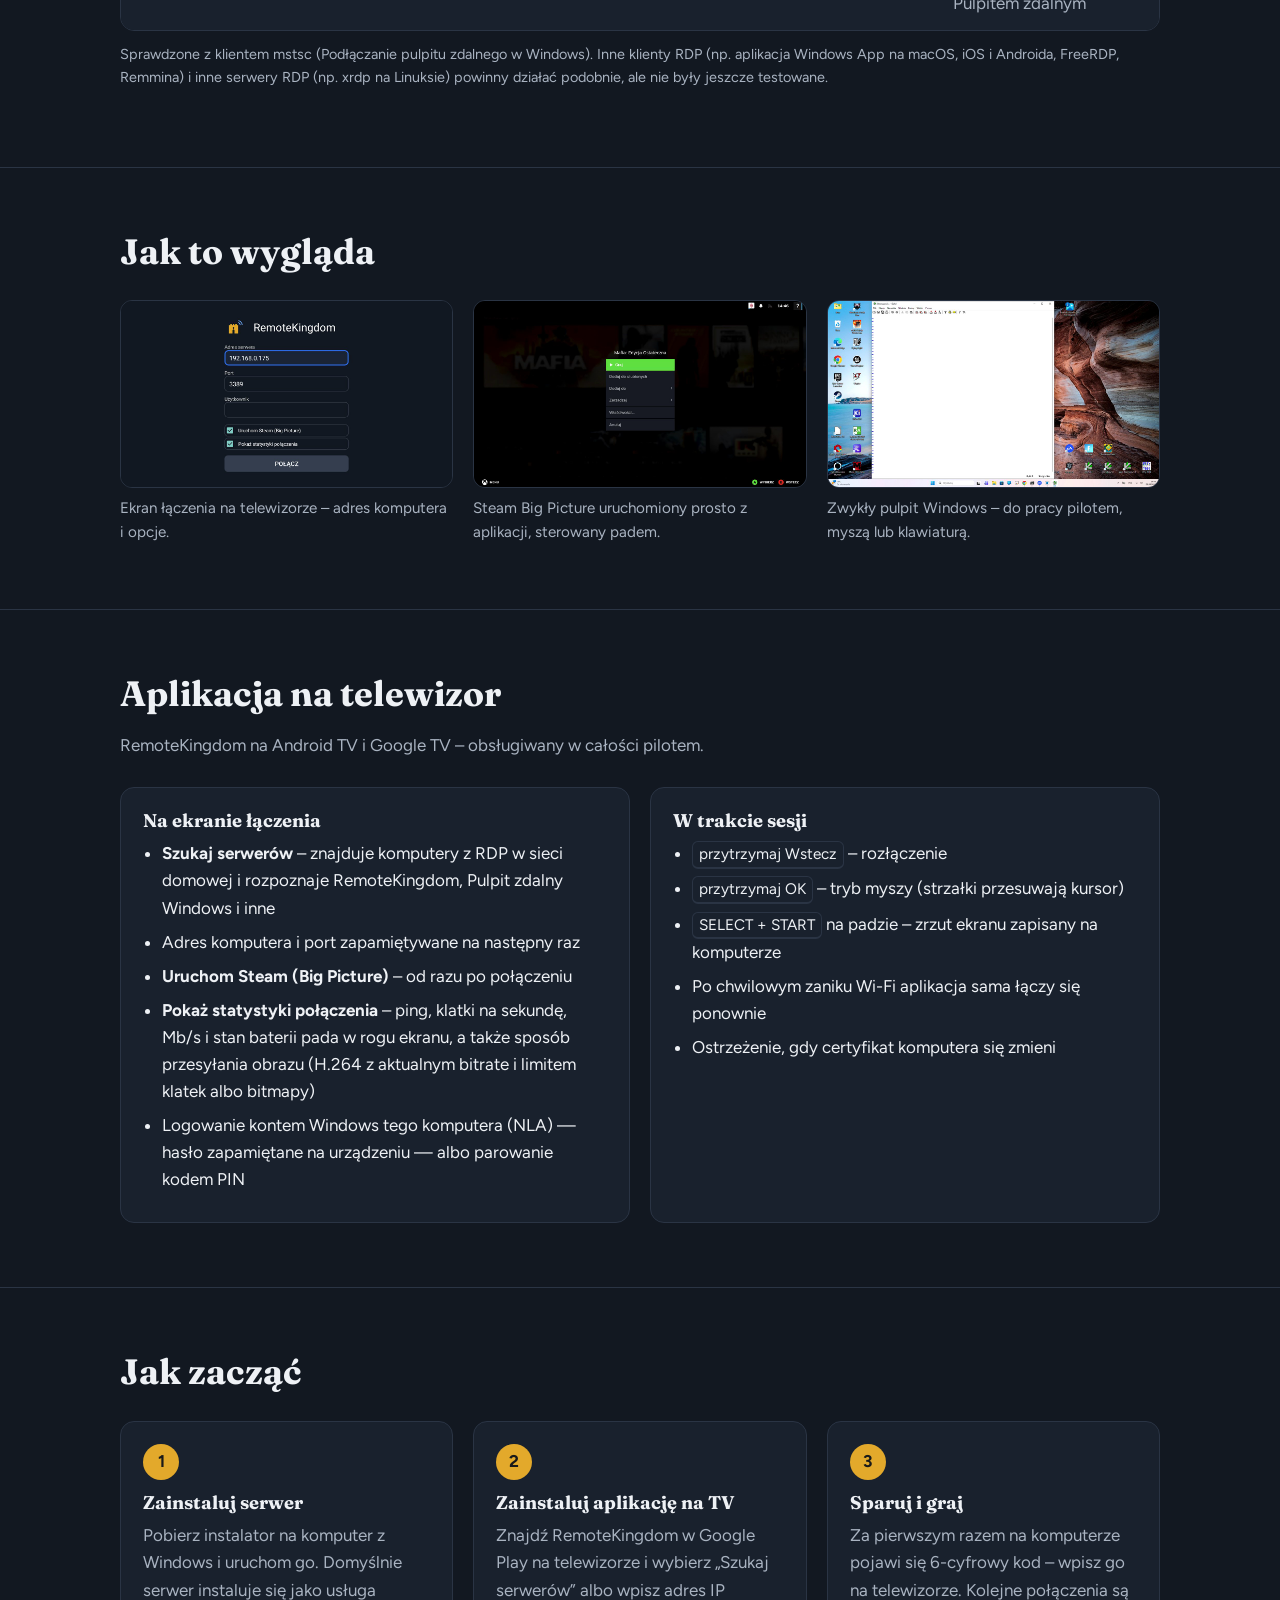
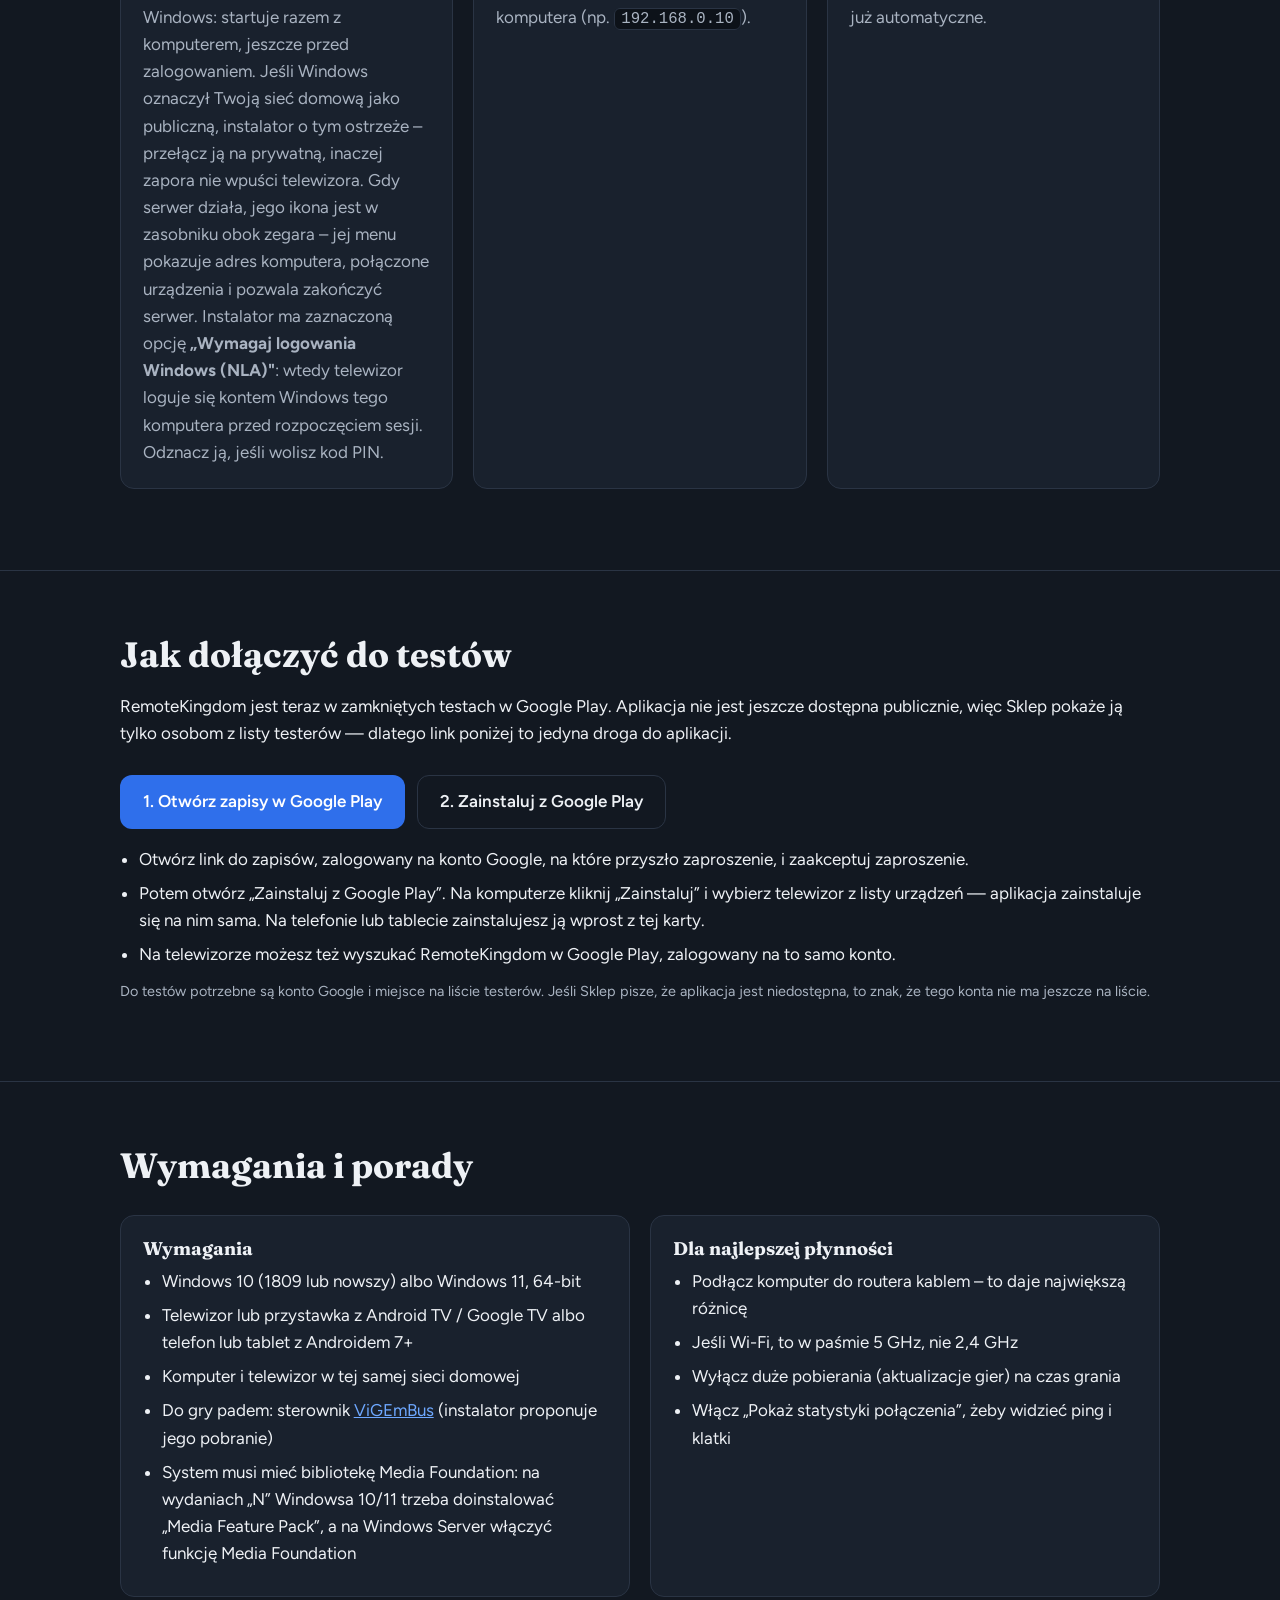
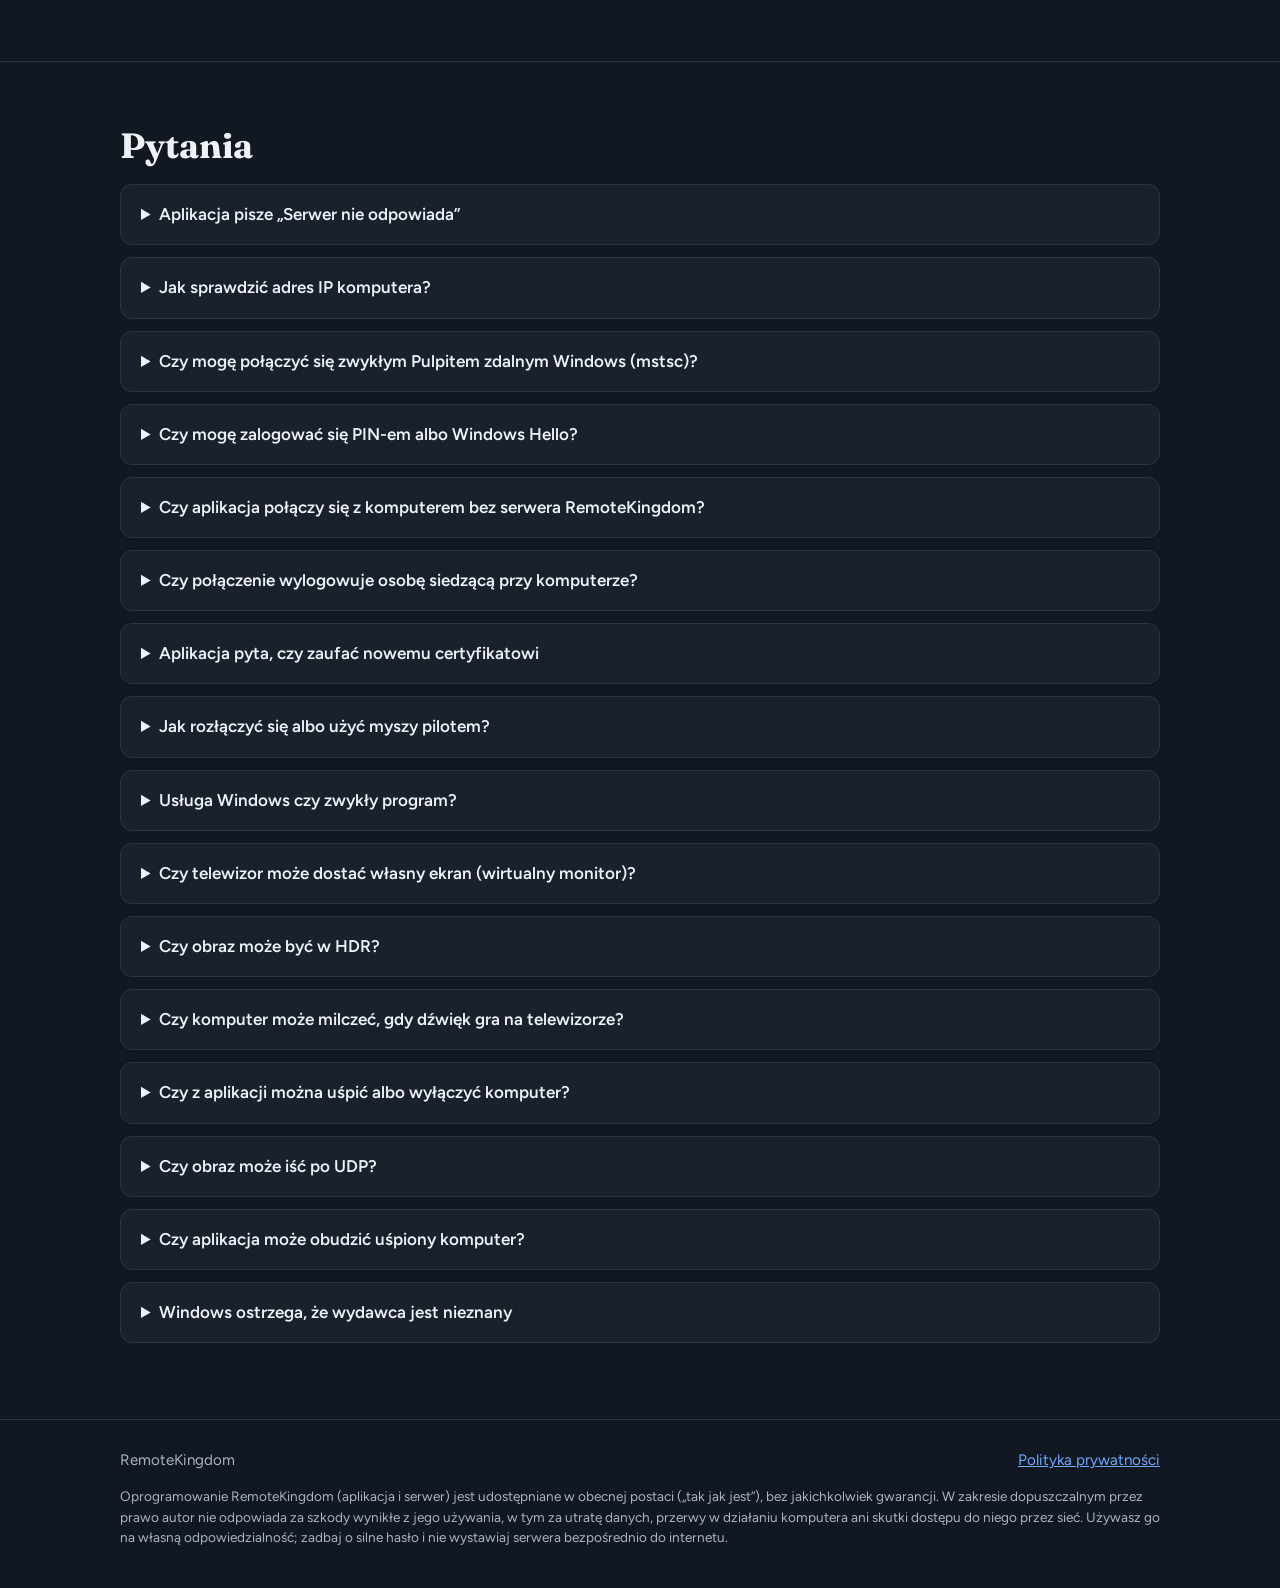
==== commit 36bb8b41: "Footer: no-warranty and liability disclaimer (PL, EN) Co-Authored-By: Claude Opus 5.5 <noreply@anthr" ====
--- a/index.html
+++ b/index.html
@@ -327,6 +327,7 @@
     <span>RemoteKingdom</span>
     <span><a href="https://github.com/2lero/privacy-policy/blob/main/remotekingdom-privacy.txt">Polityka prywatności</a></span>
   </div>
+  <div class="wrap disclaimer">Oprogramowanie RemoteKingdom (aplikacja i serwer) jest udostępniane w obecnej postaci („tak jak jest”), bez jakichkolwiek gwarancji. W zakresie dopuszczalnym przez prawo autor nie odpowiada za szkody wynikłe z jego używania, w tym za utratę danych, przerwy w działaniu komputera ani skutki dostępu do niego przez sieć. Używasz go na własną odpowiedzialność; zadbaj o silne hasło i nie wystawiaj serwera bezpośrednio do internetu.</div>
 </footer>
 
 </body>
--- a/style.css
+++ b/style.css
@@ -59,6 +59,7 @@
 
   footer { border-top: 1px solid var(--line); padding: 28px 0 40px; color: var(--muted); font-size: .95rem; }
   footer .wrap { display: flex; flex-wrap: wrap; gap: 20px; justify-content: space-between; }
+  footer .disclaimer { display: block; margin-top: 14px; font-size: .85rem; line-height: 1.5; }
 
   @media (max-width: 860px) {
     .hero { grid-template-columns: 1fr; padding-top: 24px; }
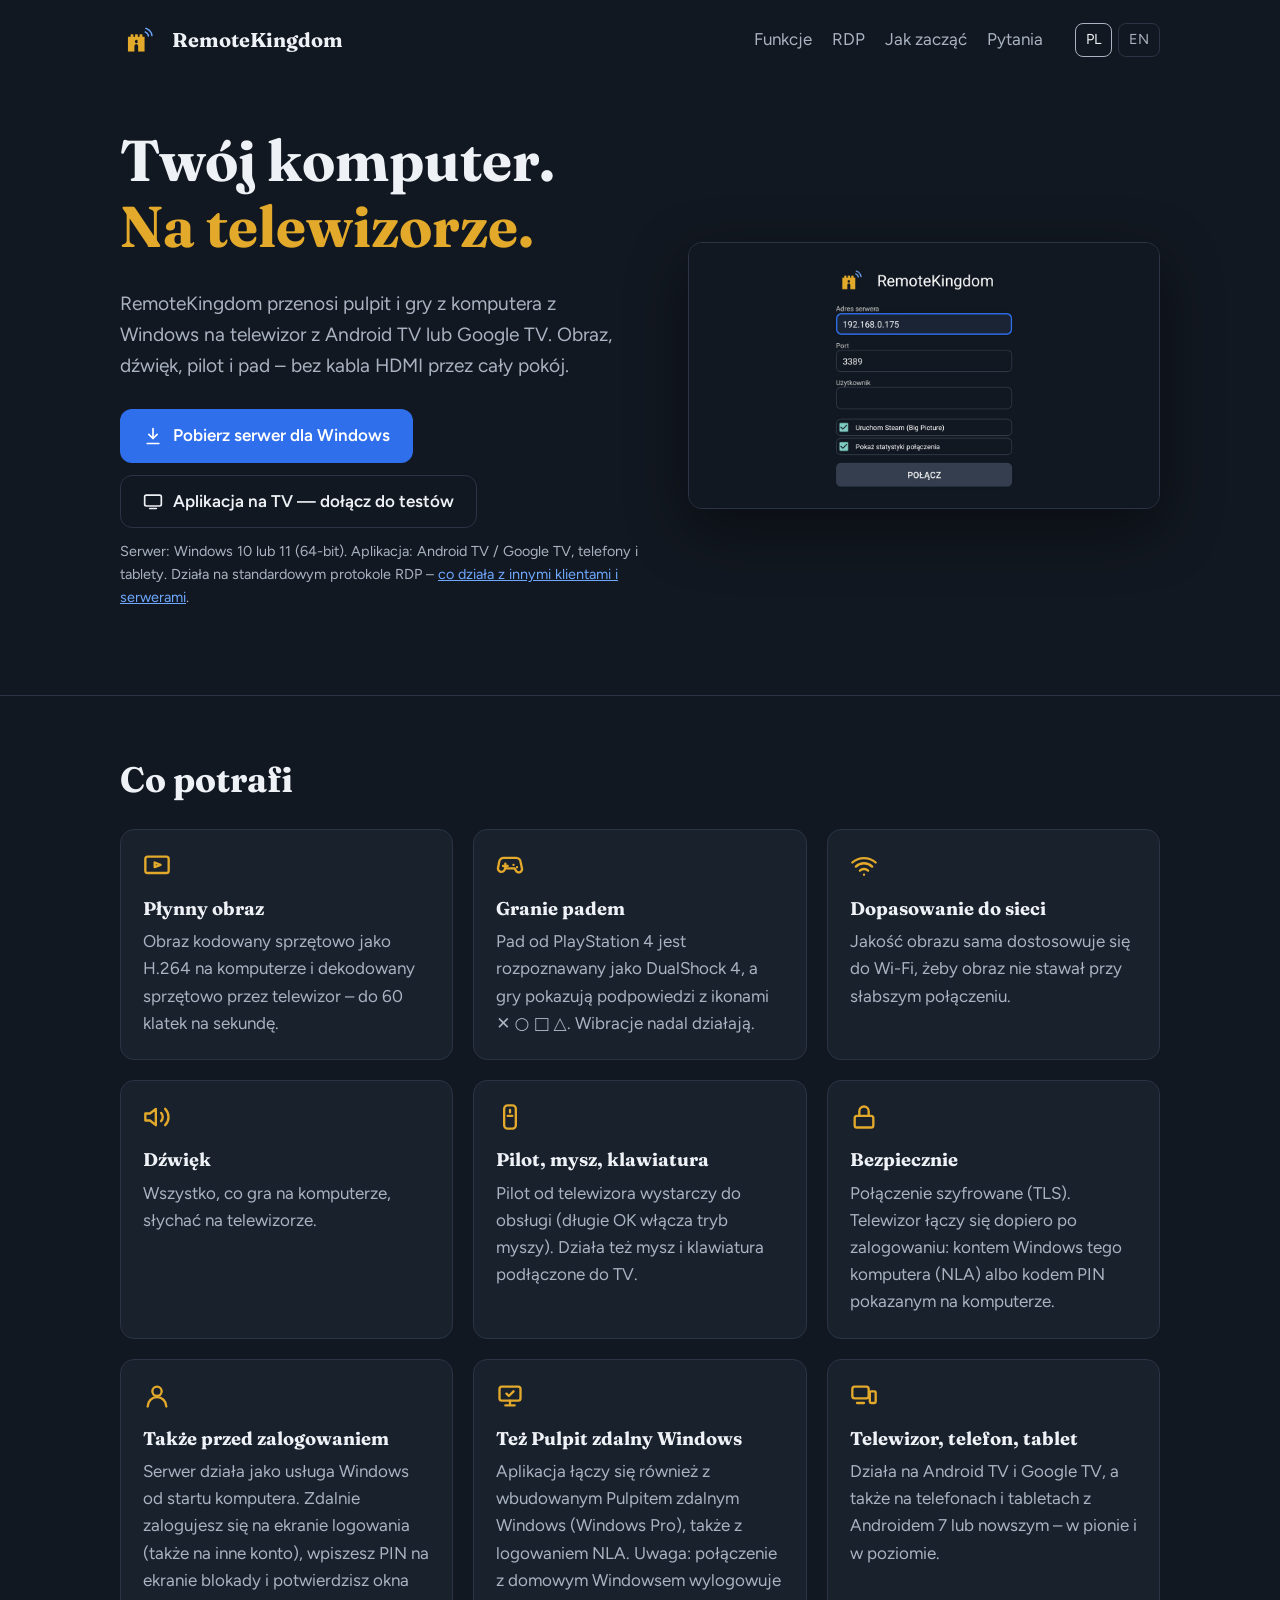
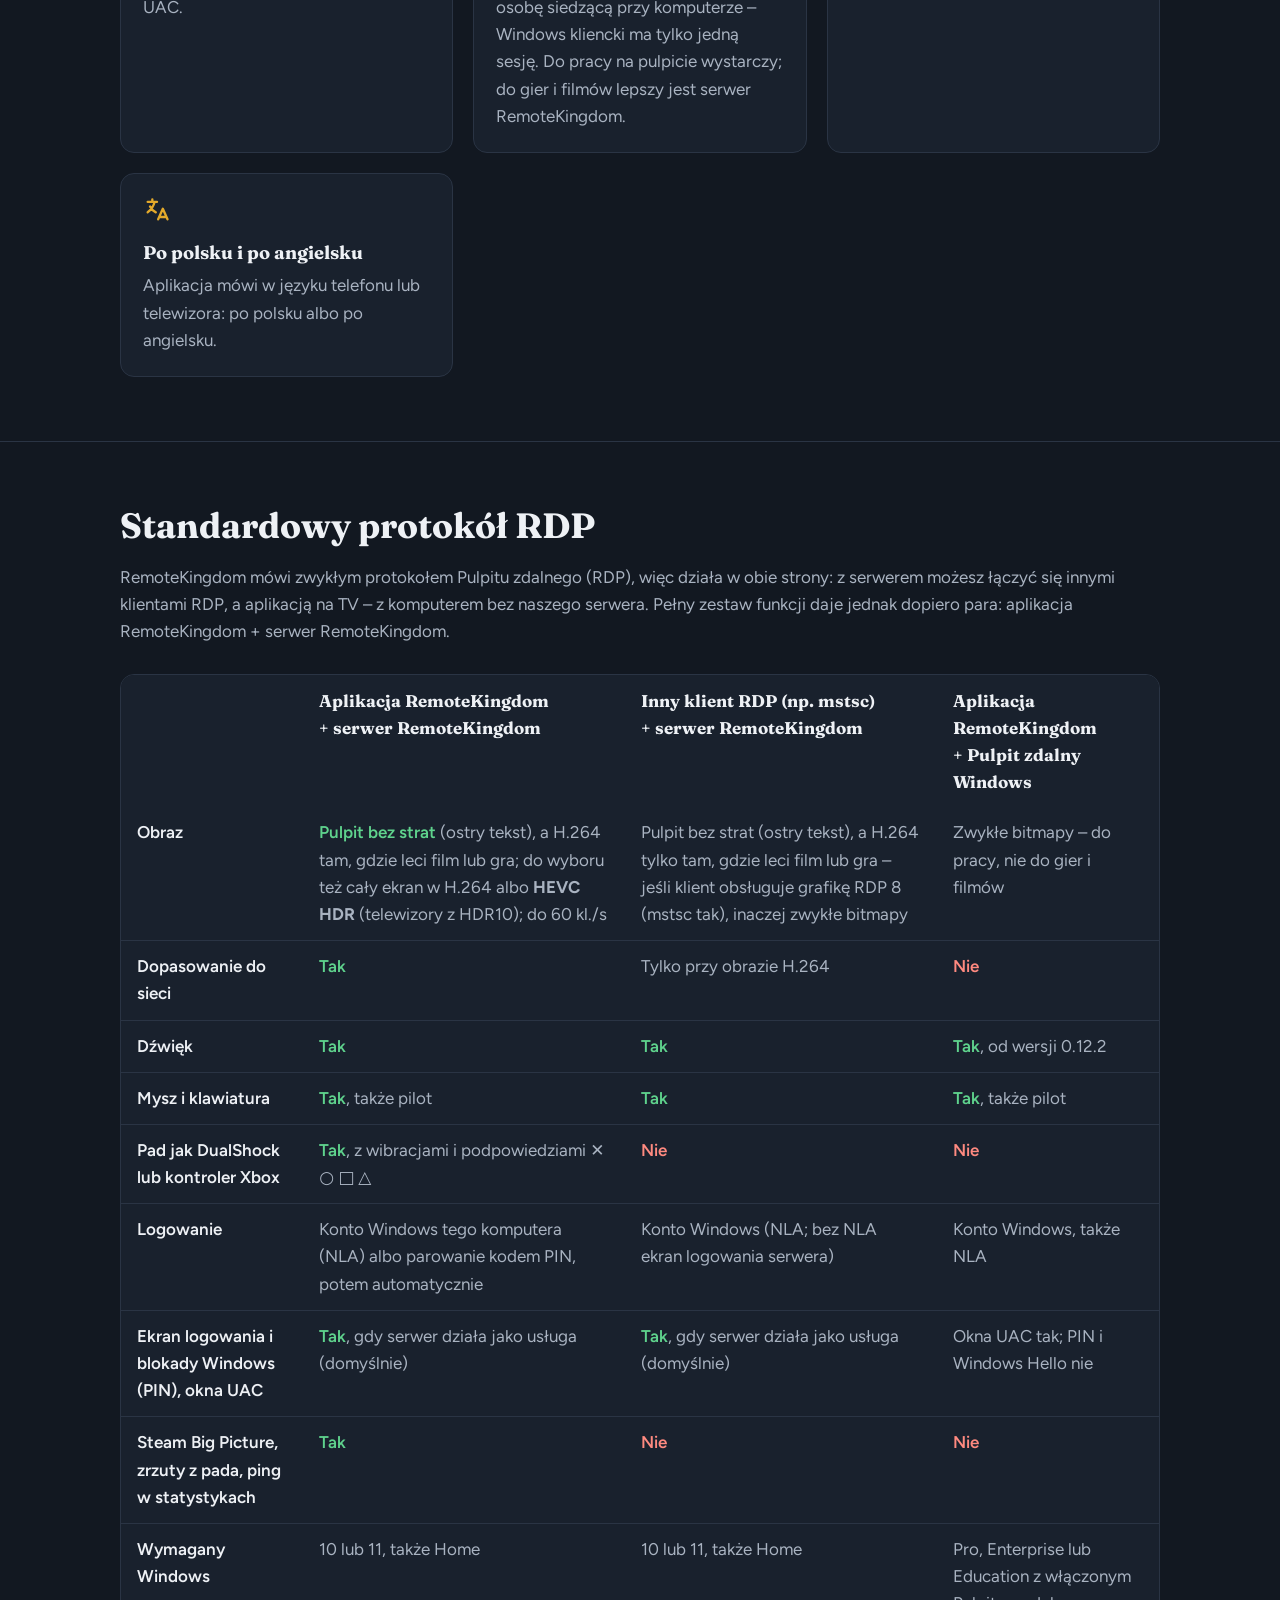
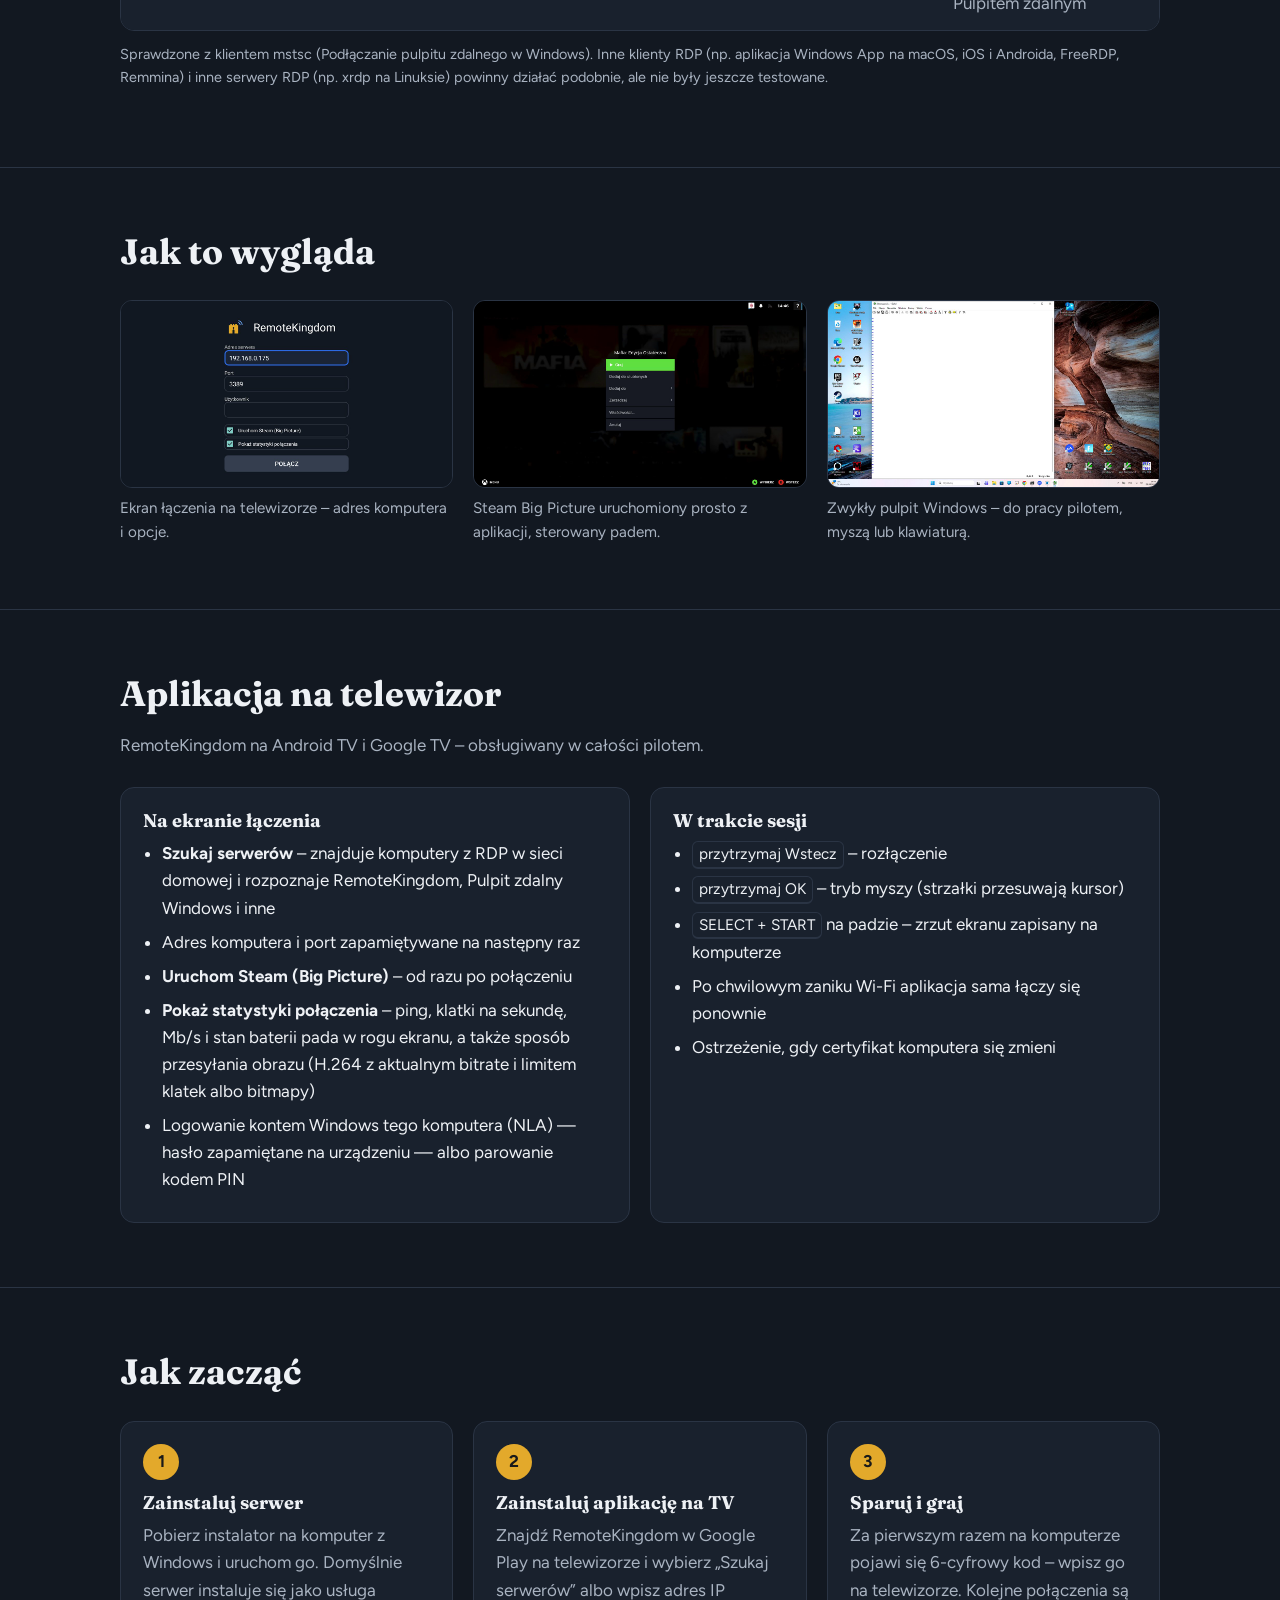
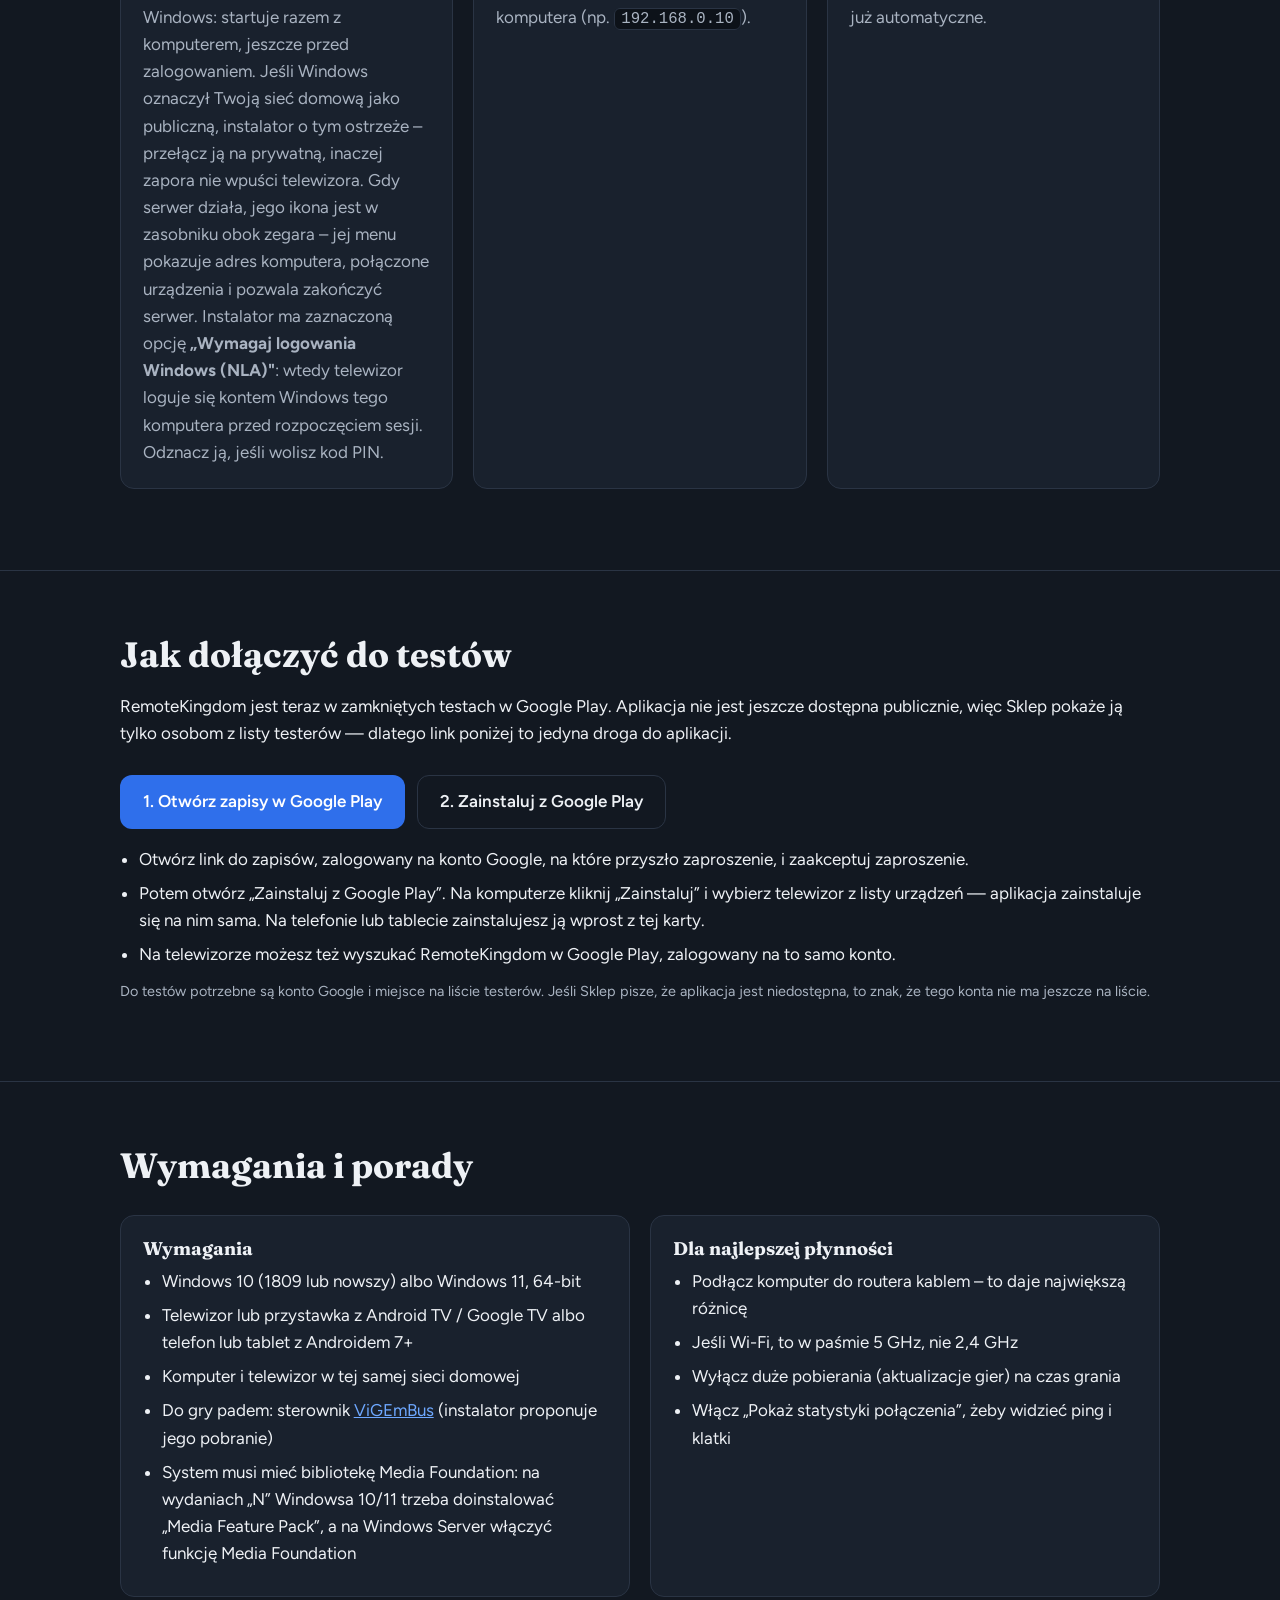
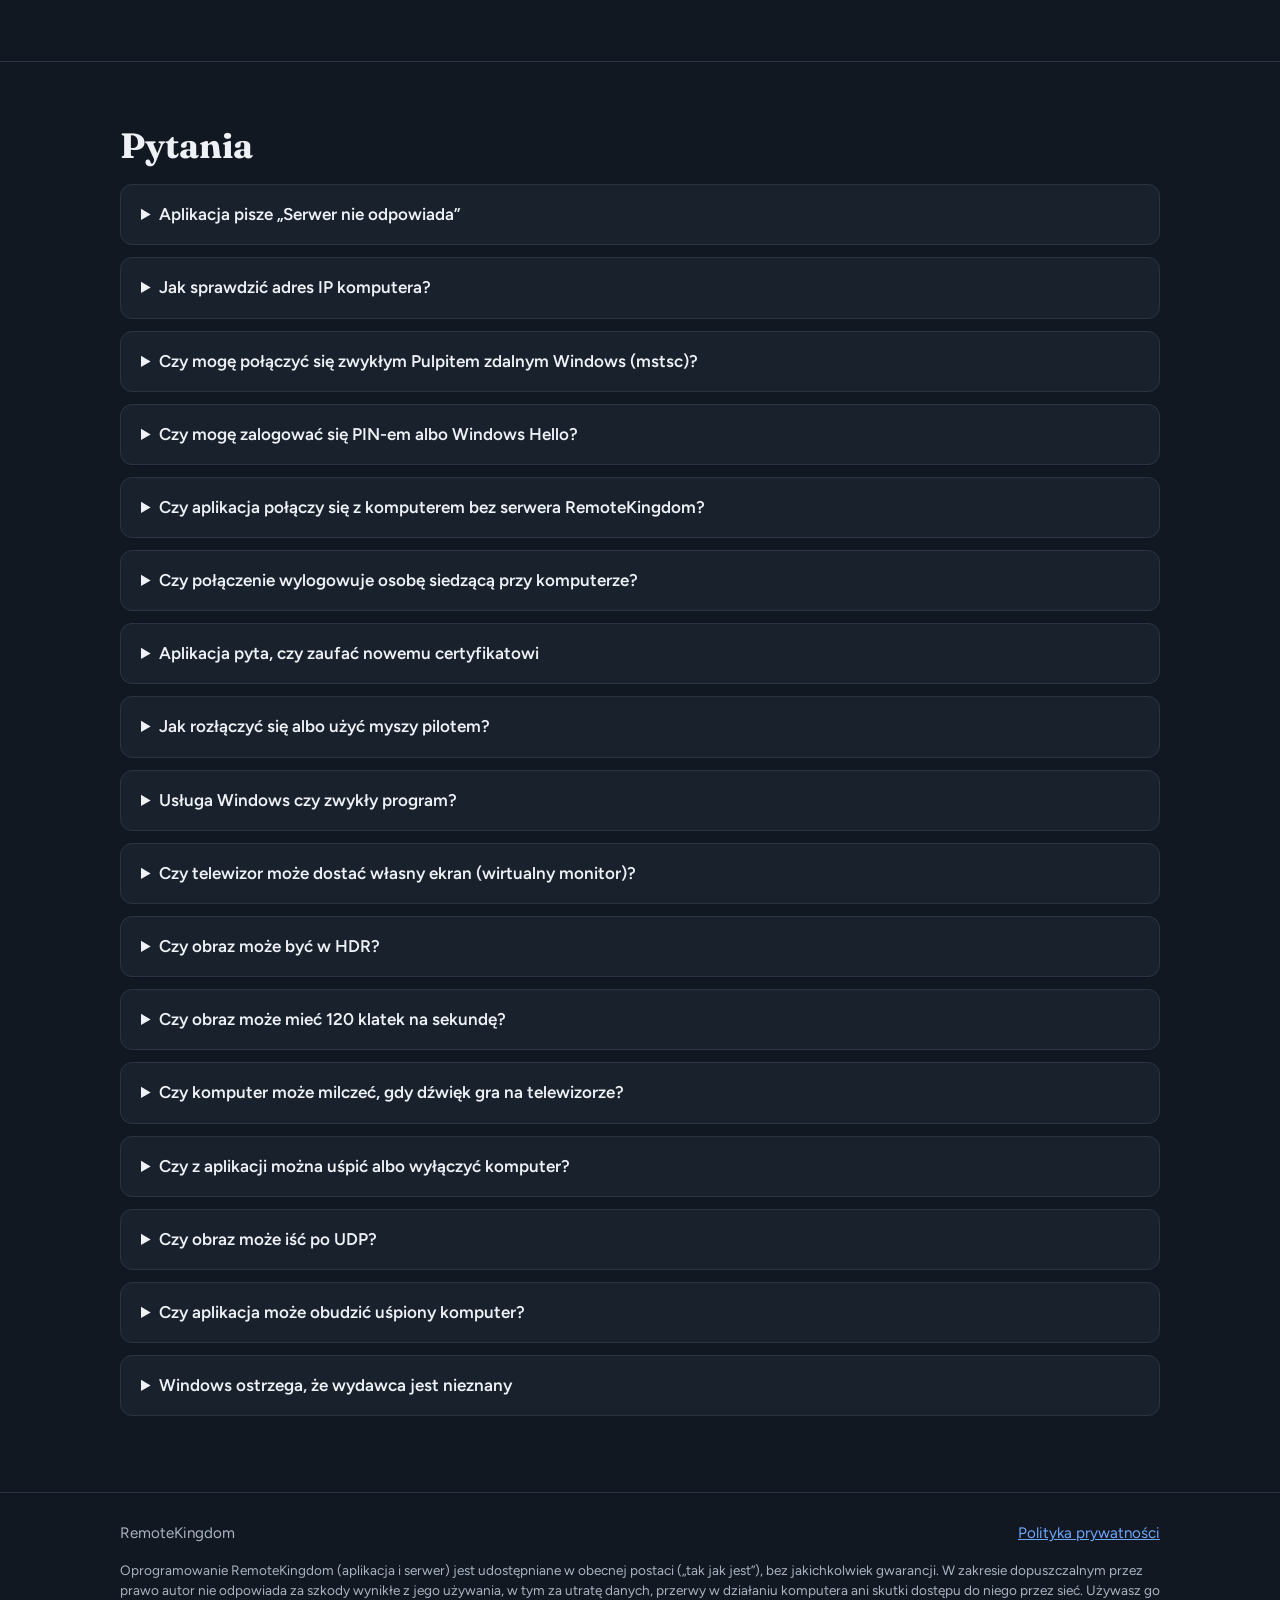
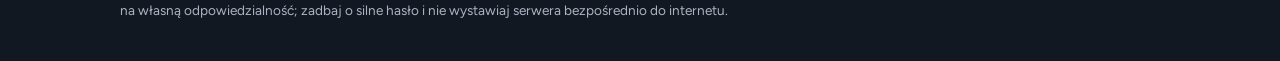
==== commit 1325f6f4: "FAQ: 120 fps (server 0.17.23/0.17.24, app 0.17.0) Co-Authored-By: Claude Opus 5.5 <noreply@anthropic" ====
--- a/index.html
+++ b/index.html
@@ -288,13 +288,17 @@
     </details>
     <details>
       <summary>Czy telewizor może dostać własny ekran (wirtualny monitor)?</summary>
-      <p>Tak, to opcja eksperymentalna od wersji 0.14 – zaznacz w instalatorze <b>„Wirtualny monitor”</b> (tylko w trybie usługi). Na czas połączenia Windows dostaje dodatkowy ekran dokładnie w rozdzielczości telewizora lub telefonu i ustawia go jako główny. Od wersji serwera 0.16.3 monitor komputera gaśnie na ten czas, więc wszystkie okna są na ekranie, który widzisz w aplikacji. Po rozłączeniu wirtualny ekran znika, a monitor komputera wraca razem z oknami. Od wersji 0.17.6 wystarczy też nacisnąć klawisz, kliknąć albo wyraźnie poruszyć myszą przy komputerze, żeby monitor komputera włączył się z powrotem w trakcie sesji – połączenie zdalne trwa dalej. Od wersji 0.17.7 monitor komputera staje się wtedy też ekranem głównym, więc nowe okna i pasek zadań pojawiają się na nim. To nadal ten sam pulpit: jeden kursor i te same okna, więc nie służy do pracy we dwie osoby naraz.</p>
+      <p>Tak, to opcja eksperymentalna od wersji 0.14 – zaznacz w instalatorze <b>„Wirtualny monitor”</b> (tylko w trybie usługi). Na czas połączenia Windows dostaje dodatkowy ekran dokładnie w rozdzielczości telewizora lub telefonu i ustawia go jako główny. Od wersji serwera 0.16.3 monitor komputera gaśnie na ten czas, więc wszystkie okna są na ekranie, który widzisz w aplikacji. Po rozłączeniu wirtualny ekran znika, a monitor komputera wraca razem z oknami. Od wersji 0.17.6 wystarczy też nacisnąć klawisz, kliknąć albo wyraźnie poruszyć myszą przy komputerze, żeby monitor komputera włączył się z powrotem w trakcie sesji – połączenie zdalne trwa dalej. Od wersji 0.17.22 monitor komputera pokazuje wtedy dokładnie to samo co klient (klon w rozdzielczości klienta), a po 10 minutach bez ruchu przy komputerze zostaje znowu sam wirtualny ekran. To nadal ten sam pulpit: jeden kursor i te same okna, więc nie służy do pracy we dwie osoby naraz.</p>
       <p>Opcja instaluje sterownik <a href="https://github.com/VirtualDrivers/Virtual-Display-Driver">Virtual Display Driver</a> (licencja MIT) i dodaje jego wydawcę, SignPath Foundation, do zaufanych wydawców Windows – bez tego Windows pytałby o zgodę przy instalacji. Odinstalowanie serwera usuwa sterownik i to zaufanie.</p>
       <p>Gry w trybie <b>wyłącznego pełnego ekranu</b> są na wirtualnym monitorze czarne – tego mechanizm przechwytywania Windows nie widzi. Ustaw w grze okno albo okno bez ramek, albo przed połączeniem przełącz w aplikacji <b>„Wirtualny monitor: wyłączony”</b> (od wersji aplikacji 0.14.2): obraz idzie wtedy z monitora komputera, gdzie takie gry są widoczne.</p>
     </details>
     <details>
       <summary>Czy obraz może być w HDR?</summary>
       <p>Tak, to tryb eksperymentalny od wersji 0.15 serwera i 0.14 aplikacji: <b>„Obraz: HEVC HDR”</b>. Pojawia się tylko na telewizorach, które pokazują HDR10 i mają sprzętowy dekoder HEVC 10-bit – na innych tej opcji nie ma. Serwer sam włącza HDR na czas połączenia (na wirtualnym monitorze albo na monitorze komputera, jeśli sam tego nie zrobiłeś) i wyłącza go po rozłączeniu. Cały ekran idzie wtedy jako wideo HEVC Main 10 HDR10, więc tekst na pulpicie jest odrobinę mniej ostry niż w trybie bez strat. Gdy coś po drodze nie obsługuje HDR (karta graficzna, monitor), serwer wysyła zwykłe H.264.</p>
+    </details>
+    <details>
+      <summary>Czy obraz może mieć 120 klatek na sekundę?</summary>
+      <p>Tak, od wersji 0.17.23 serwera i 0.17.0 aplikacji. Gdy ekran telefonu albo telewizora umie 120 Hz w swojej rozdzielczości, aplikacja sama go przełącza i prosi serwer o 120 klatek (wirtualny monitor też dostaje wtedy 120 Hz). Inaczej obraz idzie w 60 klatkach; mstsc zostaje przy 60. Od wersji 0.17.24 serwer naprawdę dobija do 120, o ile gra rysuje tyle klatek, a Wi-Fi nadąża – przy gorszej sieci automatyka sama zmniejsza liczbę klatek.</p>
     </details>
     <details>
       <summary>Czy komputer może milczeć, gdy dźwięk gra na telewizorze?</summary>
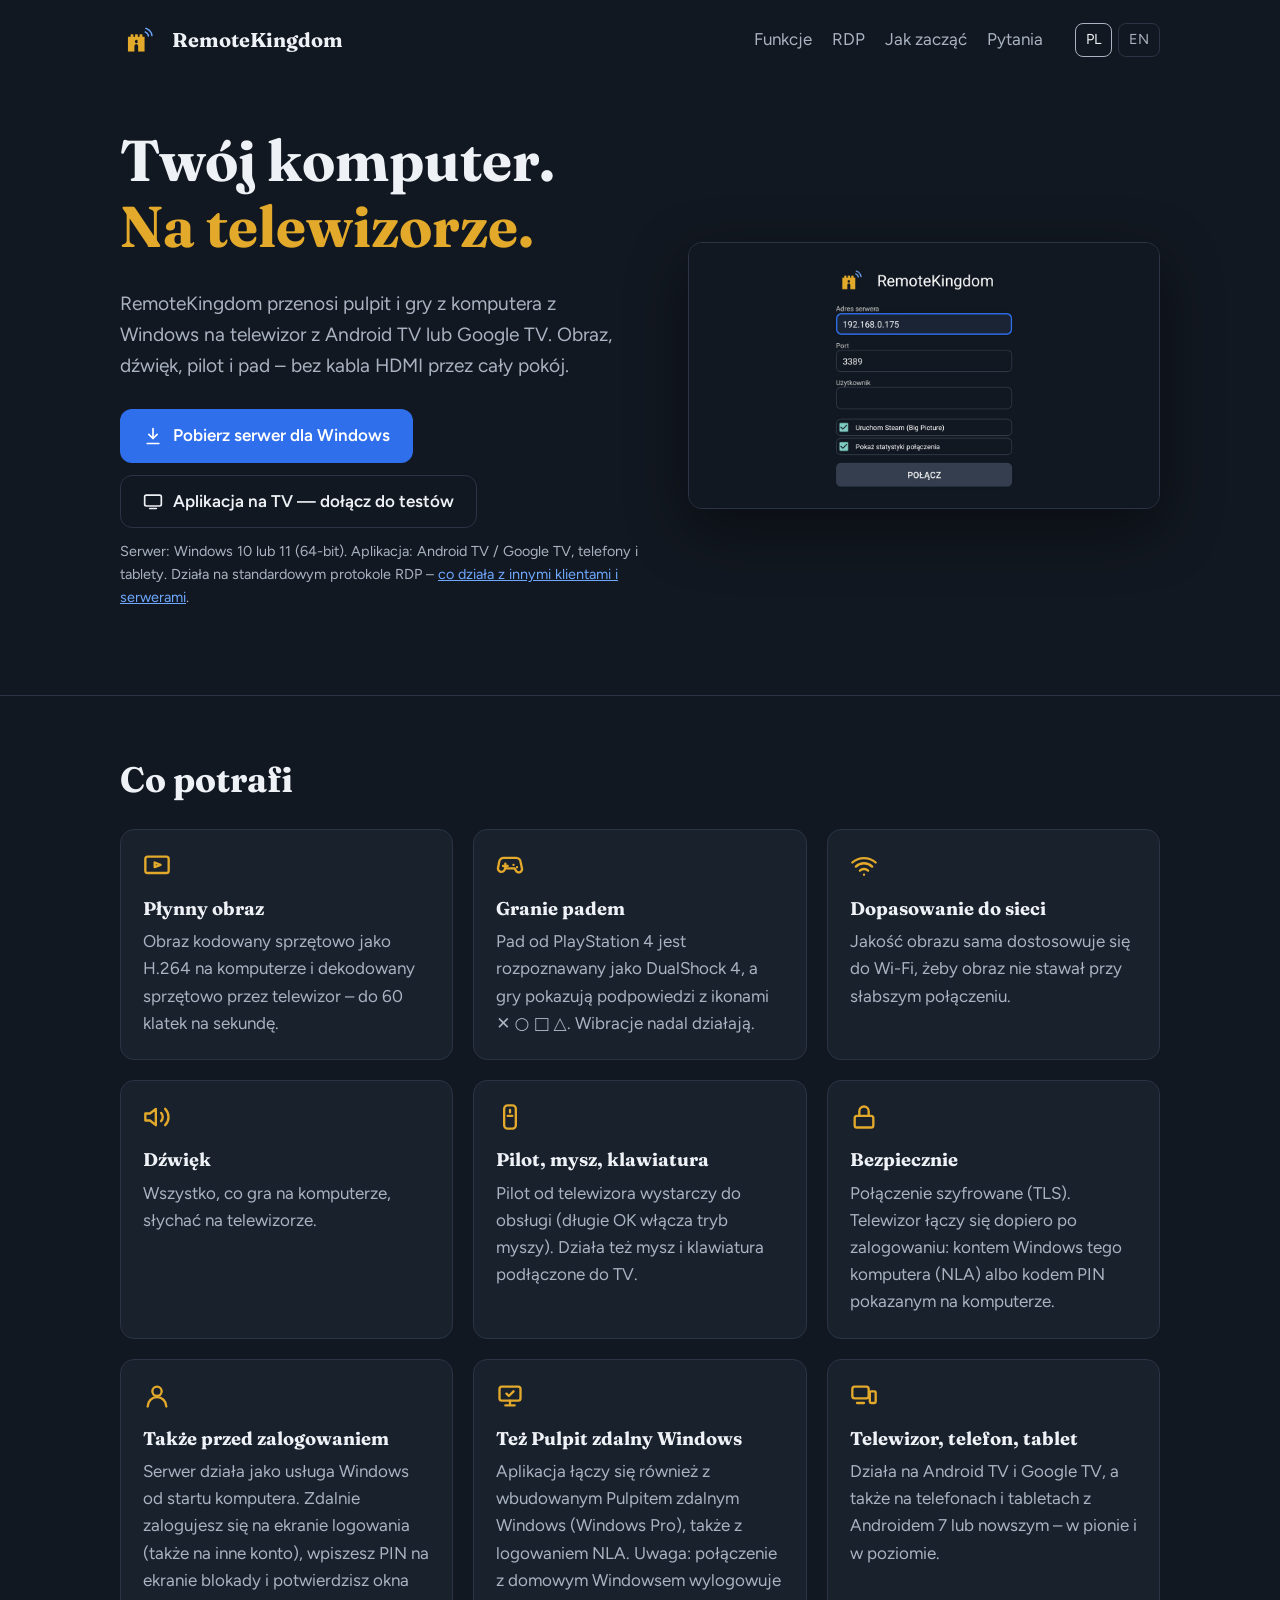
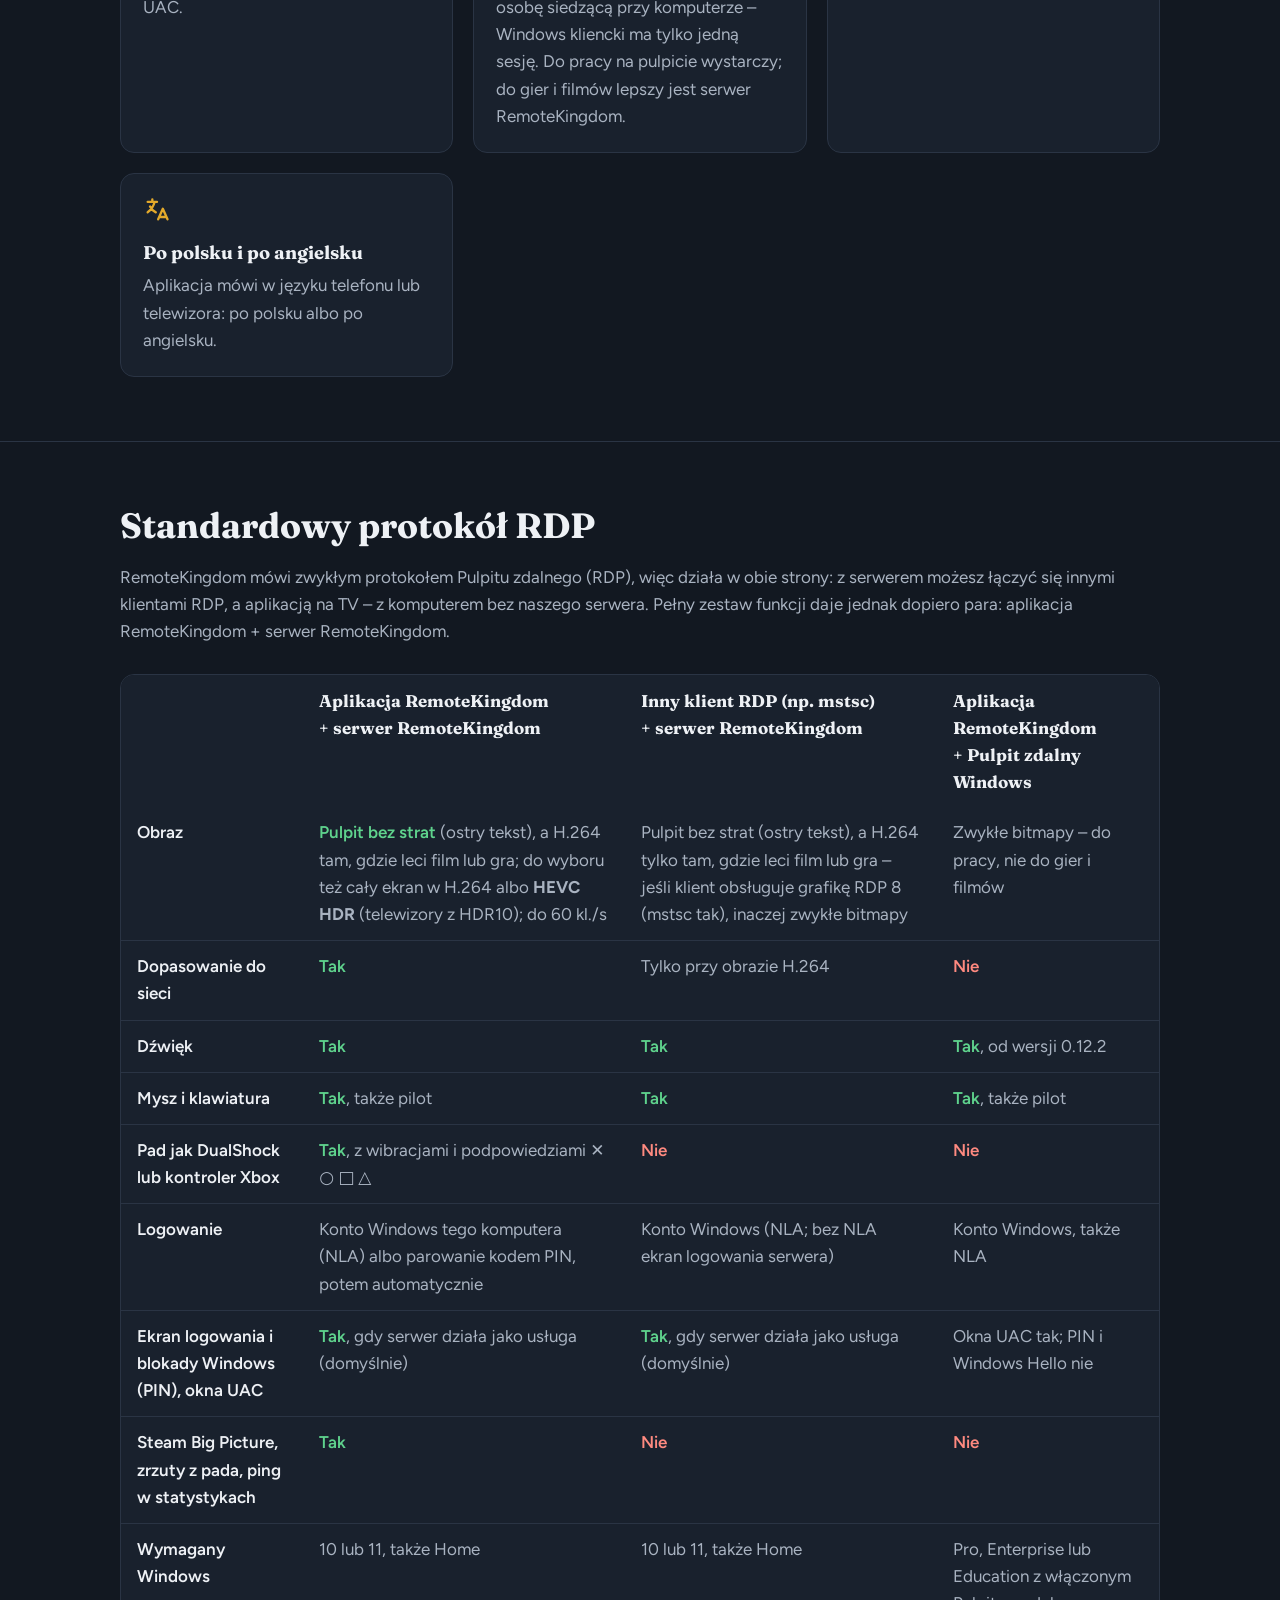
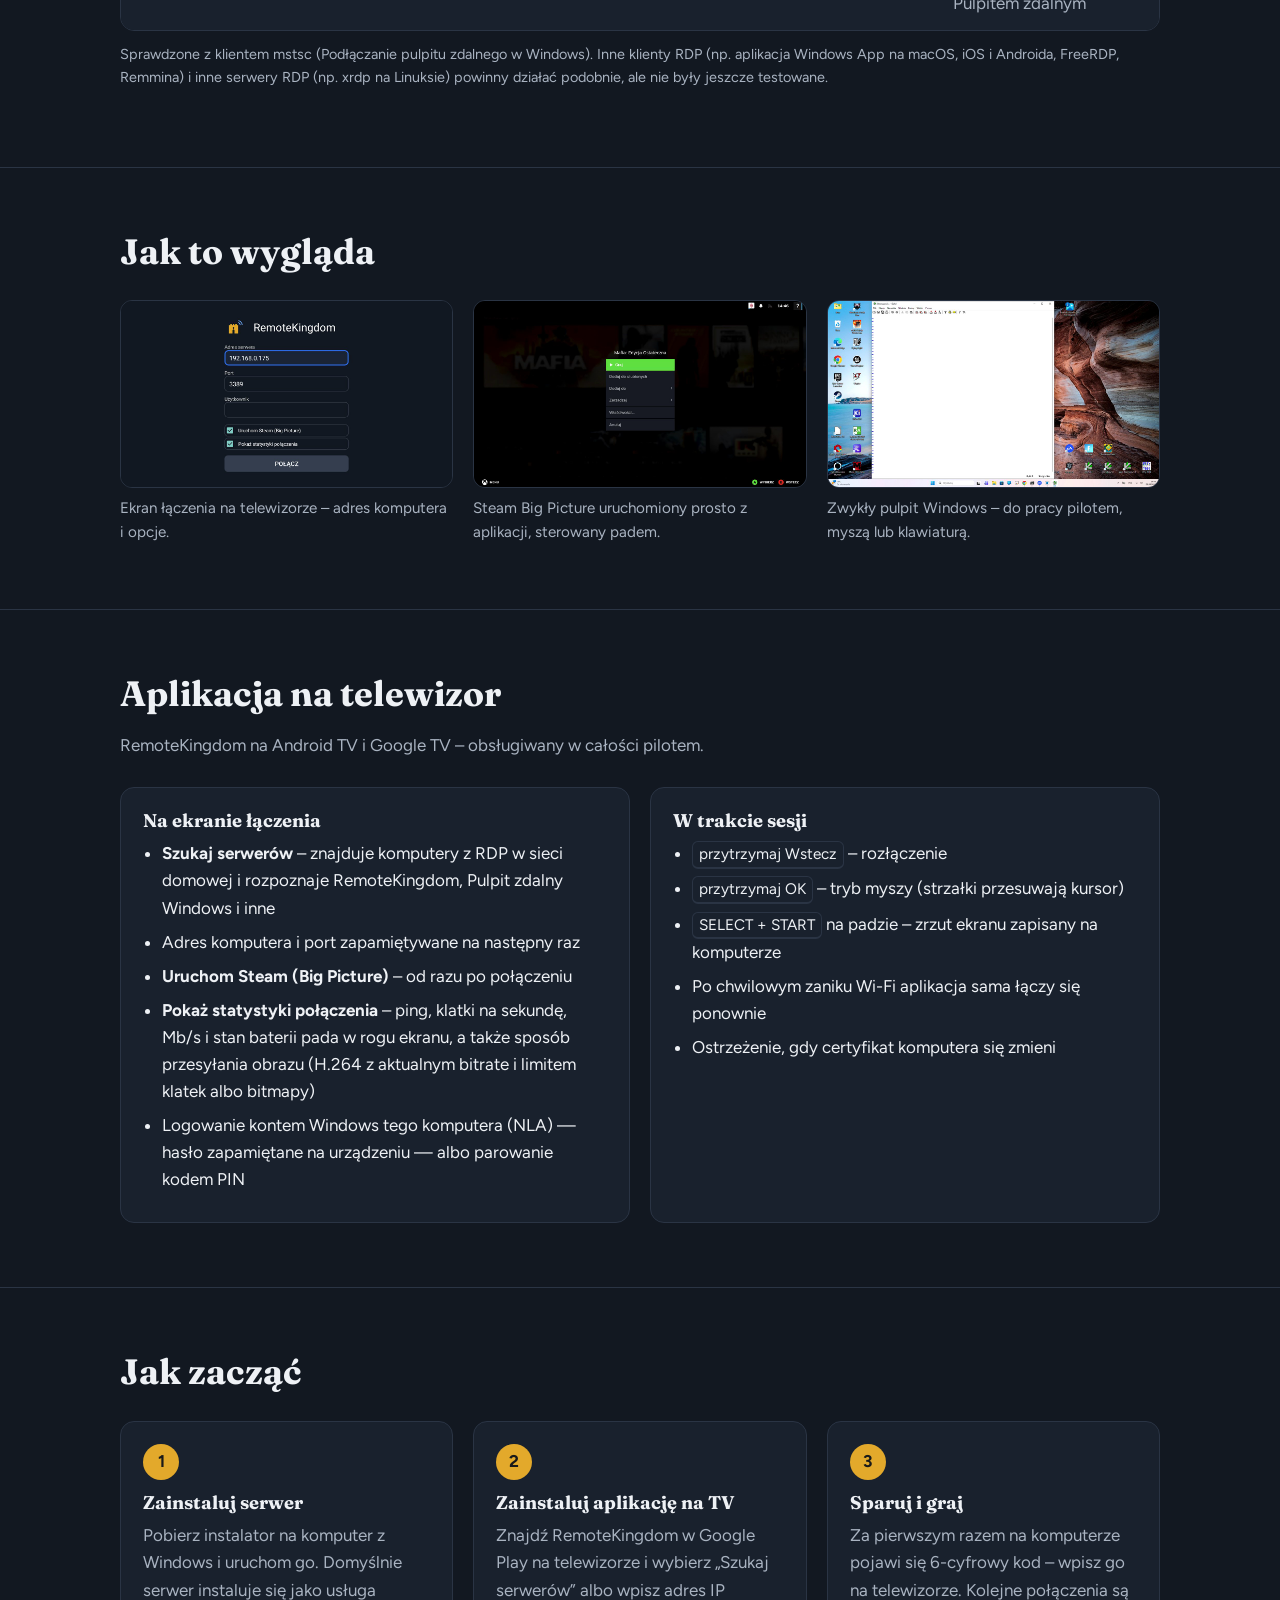
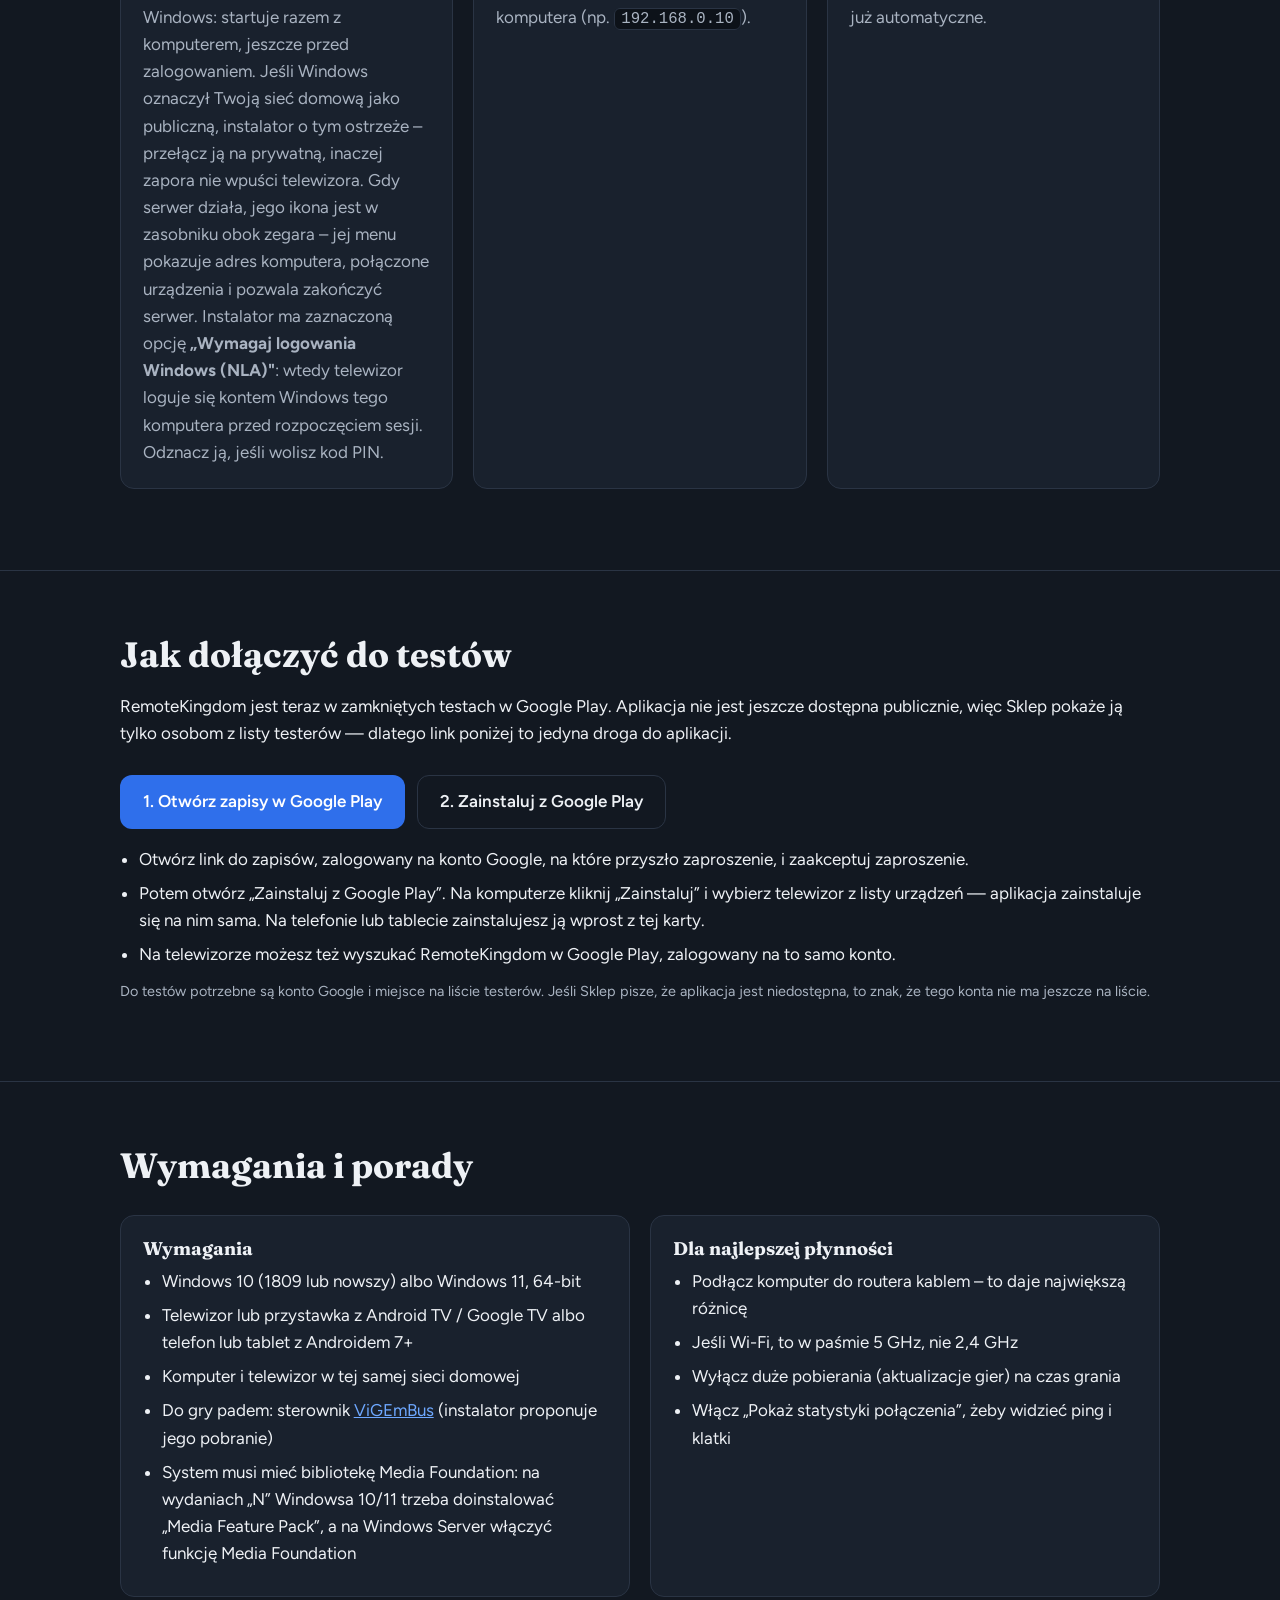
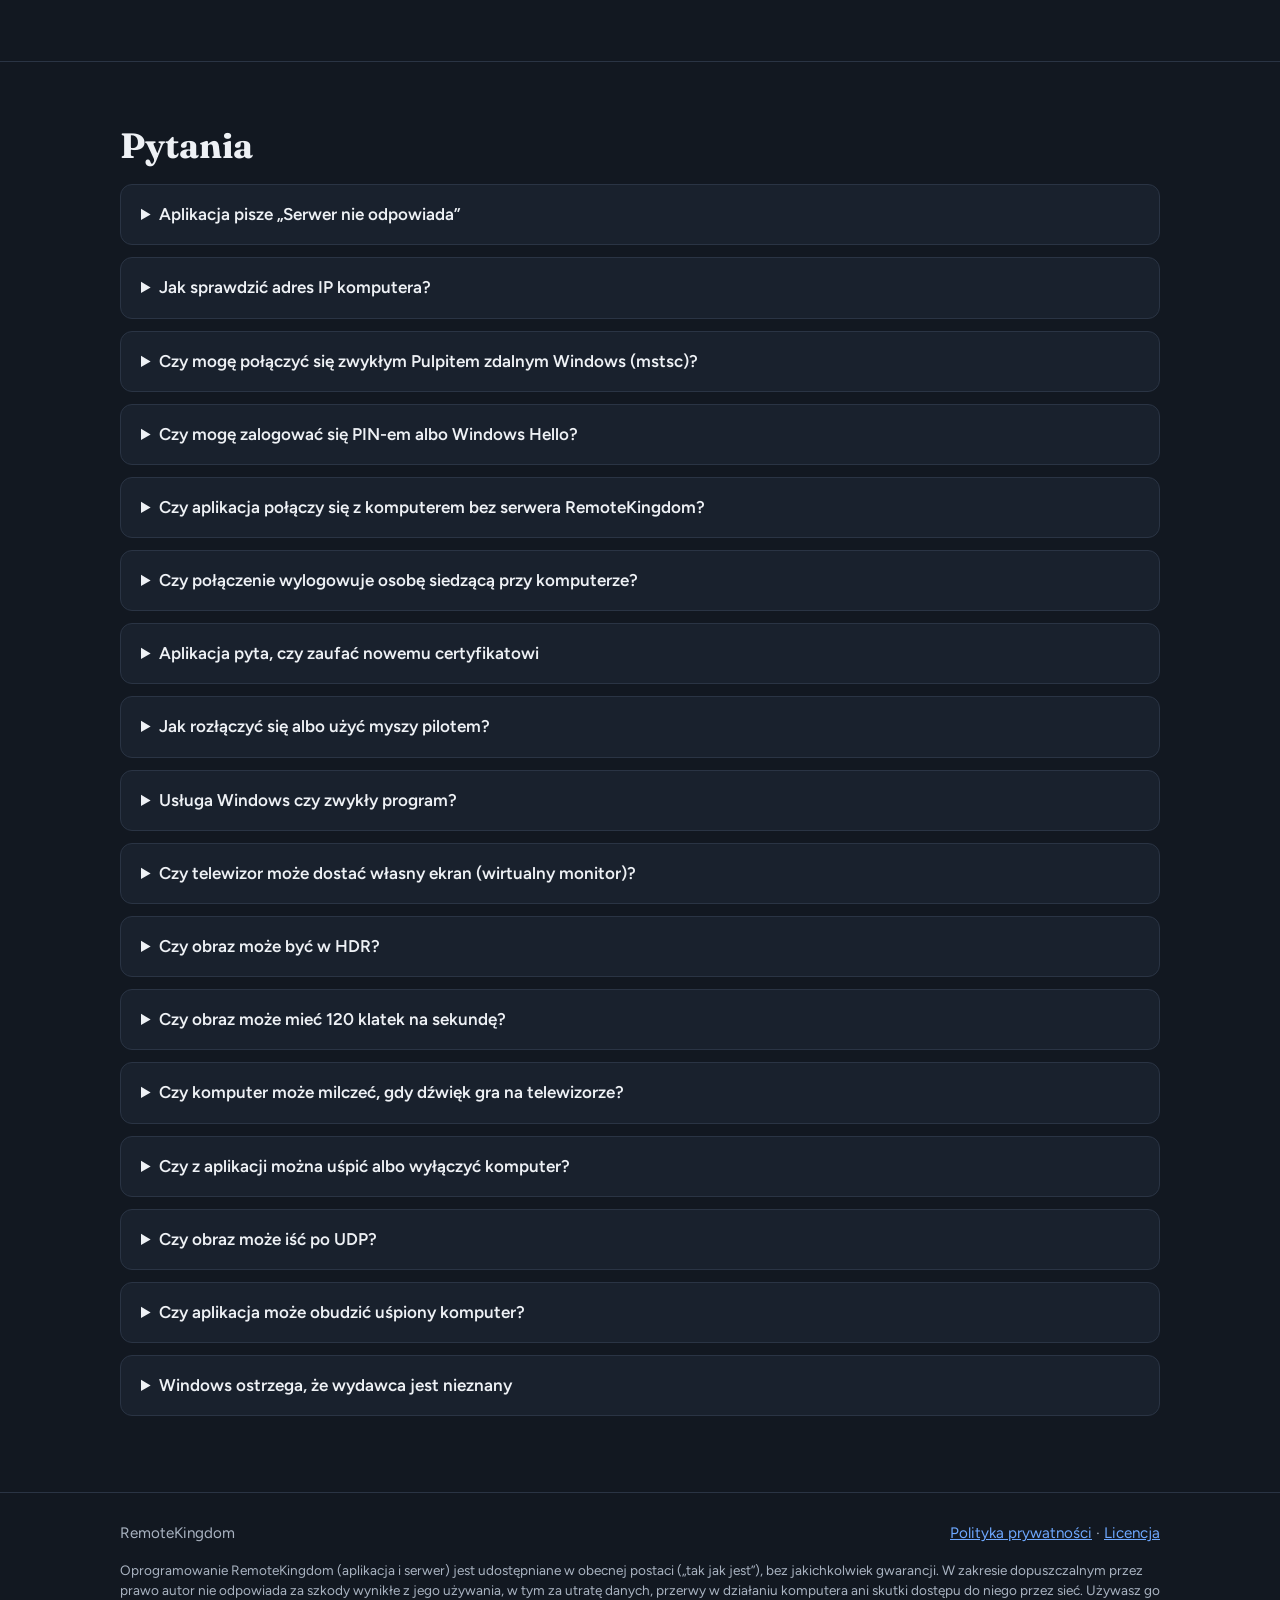
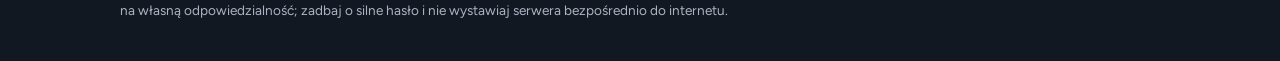
==== commit 0d1f1484: "Licence (closed source, free) and footer links Co-Authored-By: Claude Opus 5.5 <noreply@anthropic.co" ====
--- a/index.html
+++ b/index.html
@@ -329,7 +329,7 @@
 <footer>
   <div class="wrap">
     <span>RemoteKingdom</span>
-    <span><a href="https://github.com/2lero/privacy-policy/blob/main/remotekingdom-privacy.txt">Polityka prywatności</a></span>
+    <span><a href="https://github.com/2lero/privacy-policy/blob/main/remotekingdom-privacy.txt">Polityka prywatności</a> · <a href="license.txt">Licencja</a></span>
   </div>
   <div class="wrap disclaimer">Oprogramowanie RemoteKingdom (aplikacja i serwer) jest udostępniane w obecnej postaci („tak jak jest”), bez jakichkolwiek gwarancji. W zakresie dopuszczalnym przez prawo autor nie odpowiada za szkody wynikłe z jego używania, w tym za utratę danych, przerwy w działaniu komputera ani skutki dostępu do niego przez sieć. Używasz go na własną odpowiedzialność; zadbaj o silne hasło i nie wystawiaj serwera bezpośrednio do internetu.</div>
 </footer>
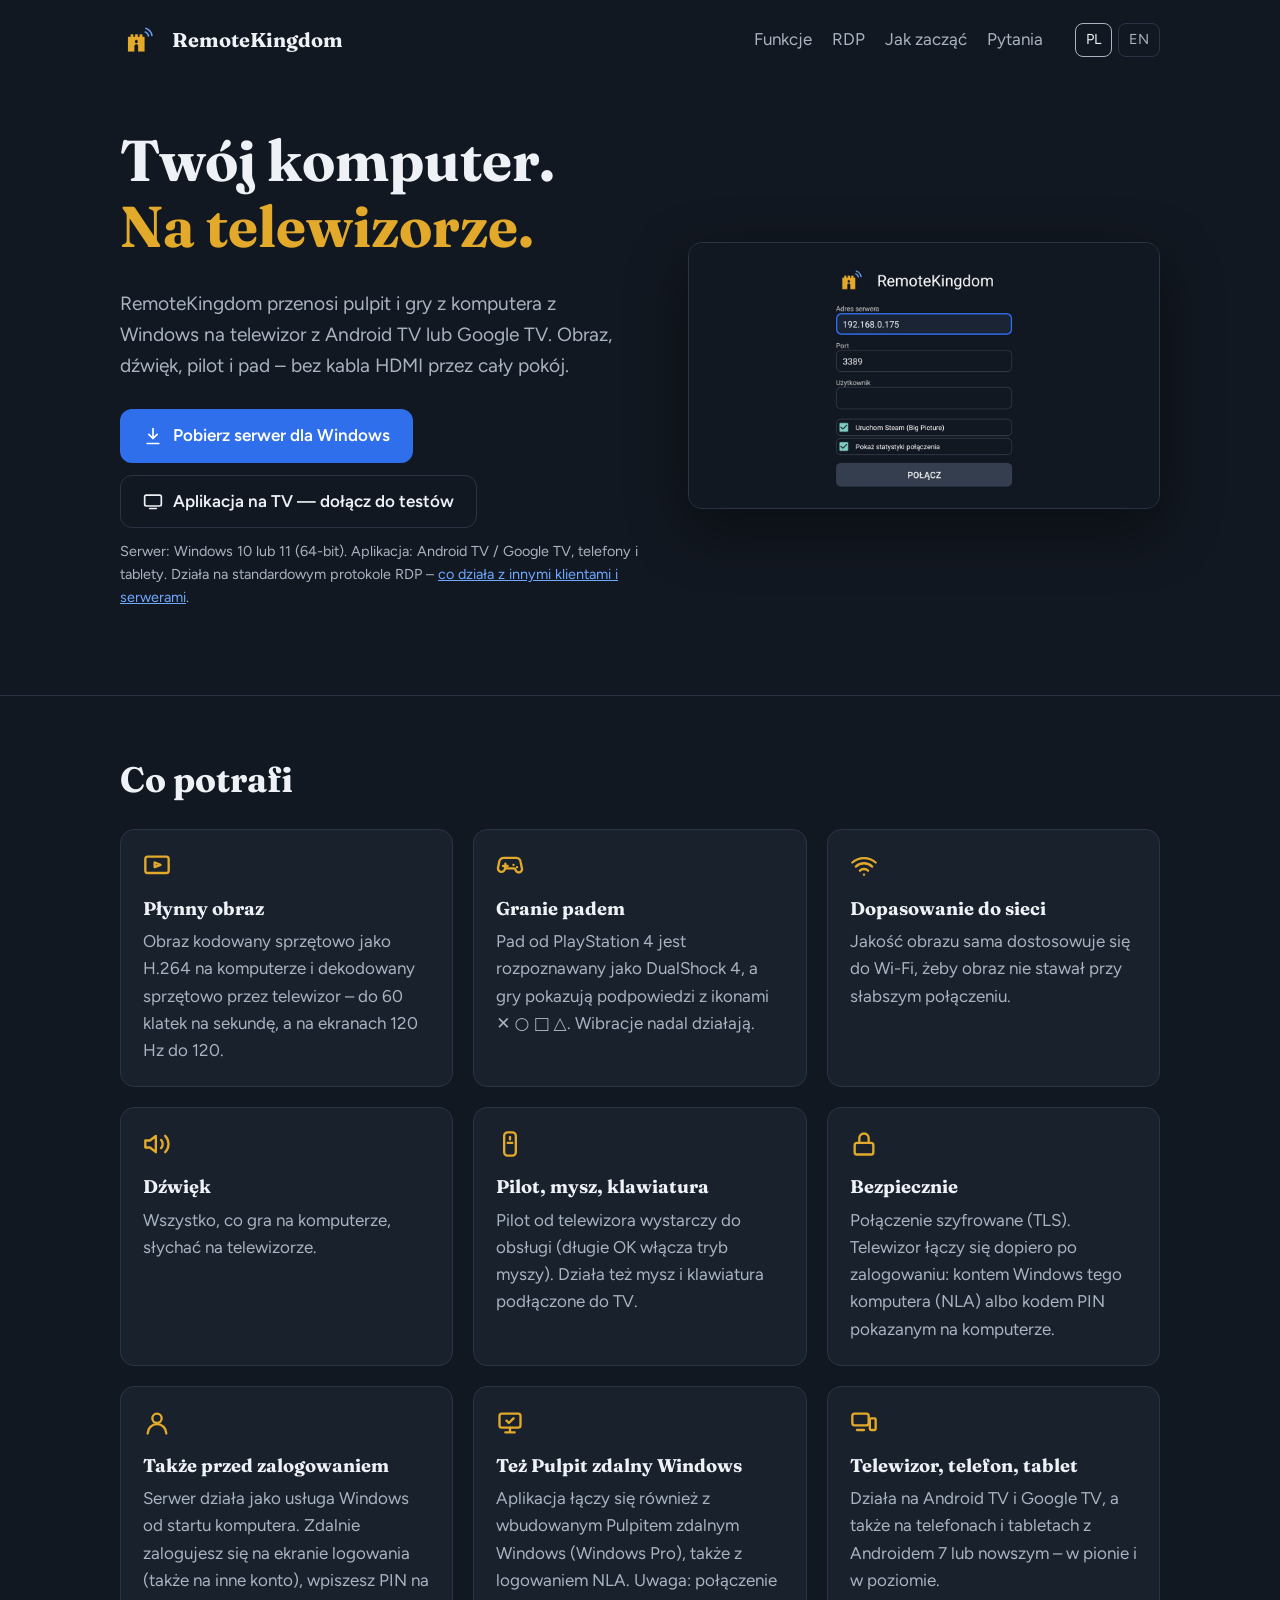
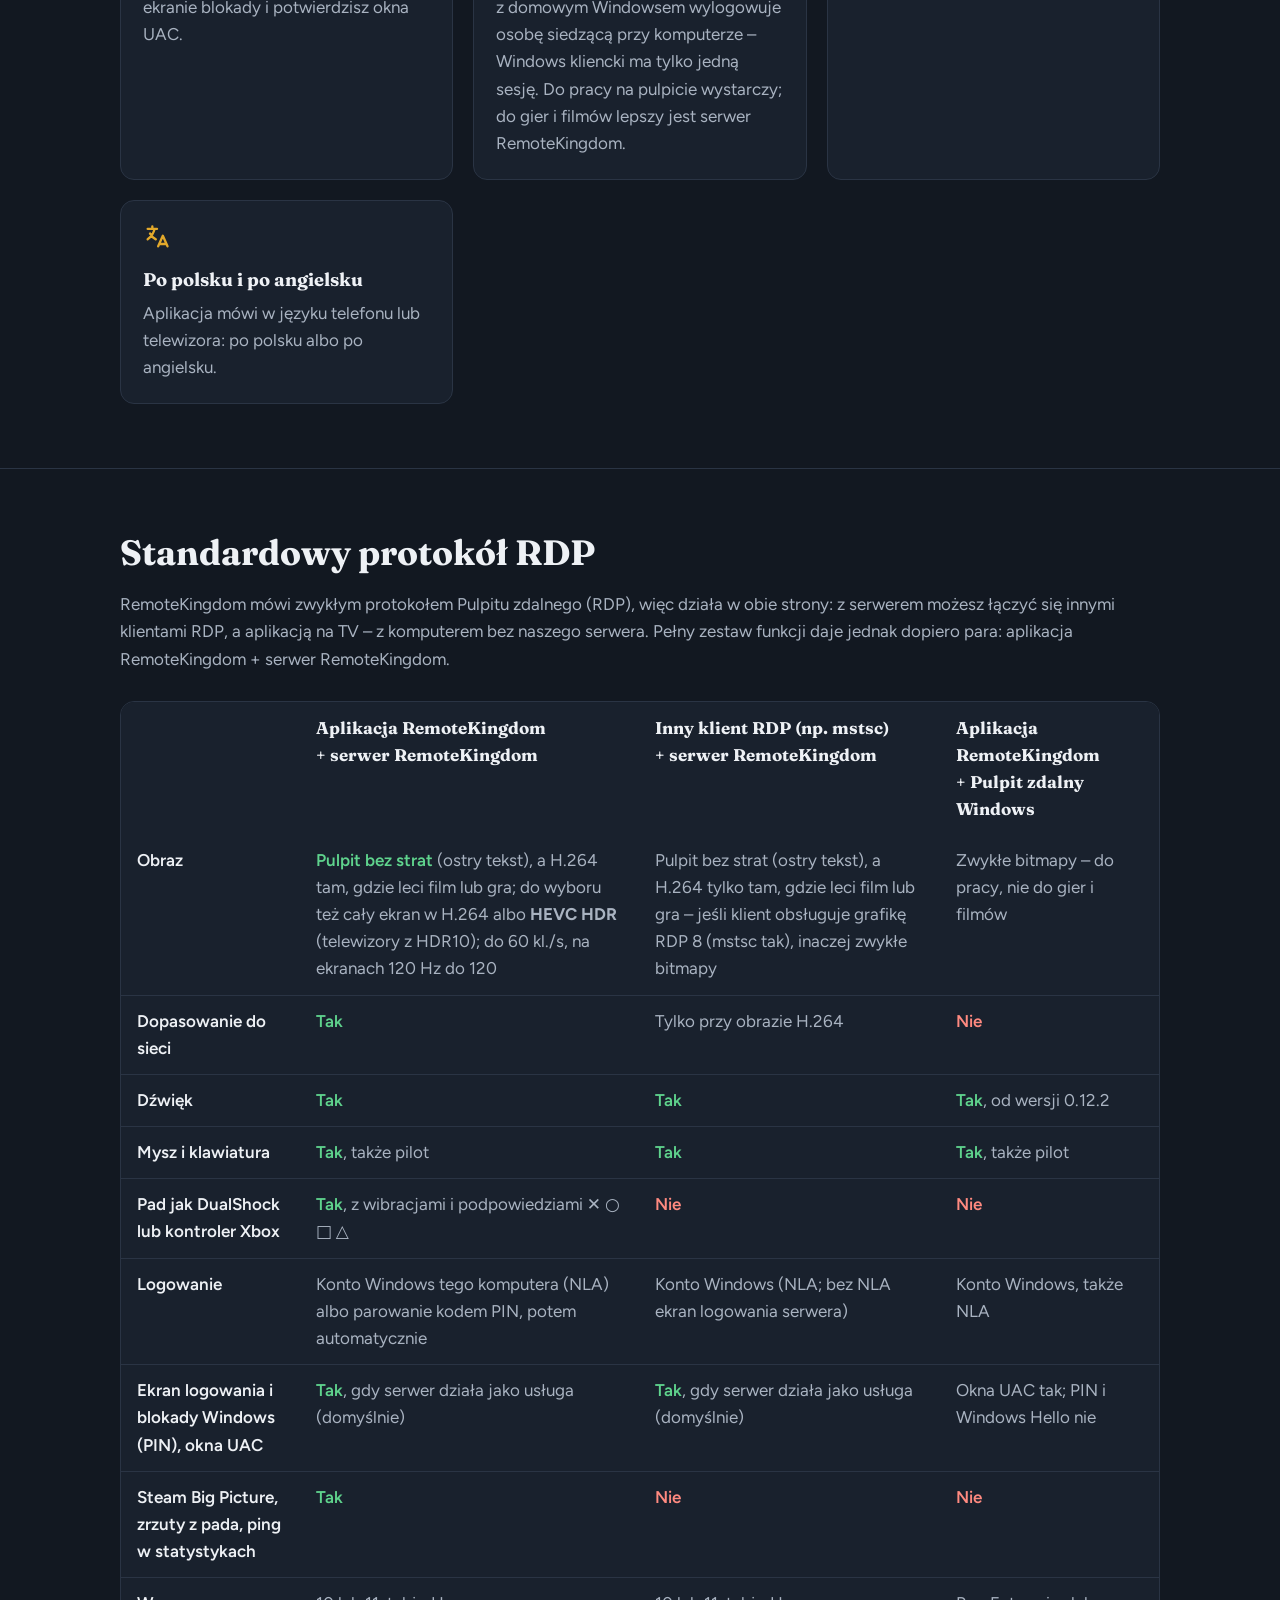
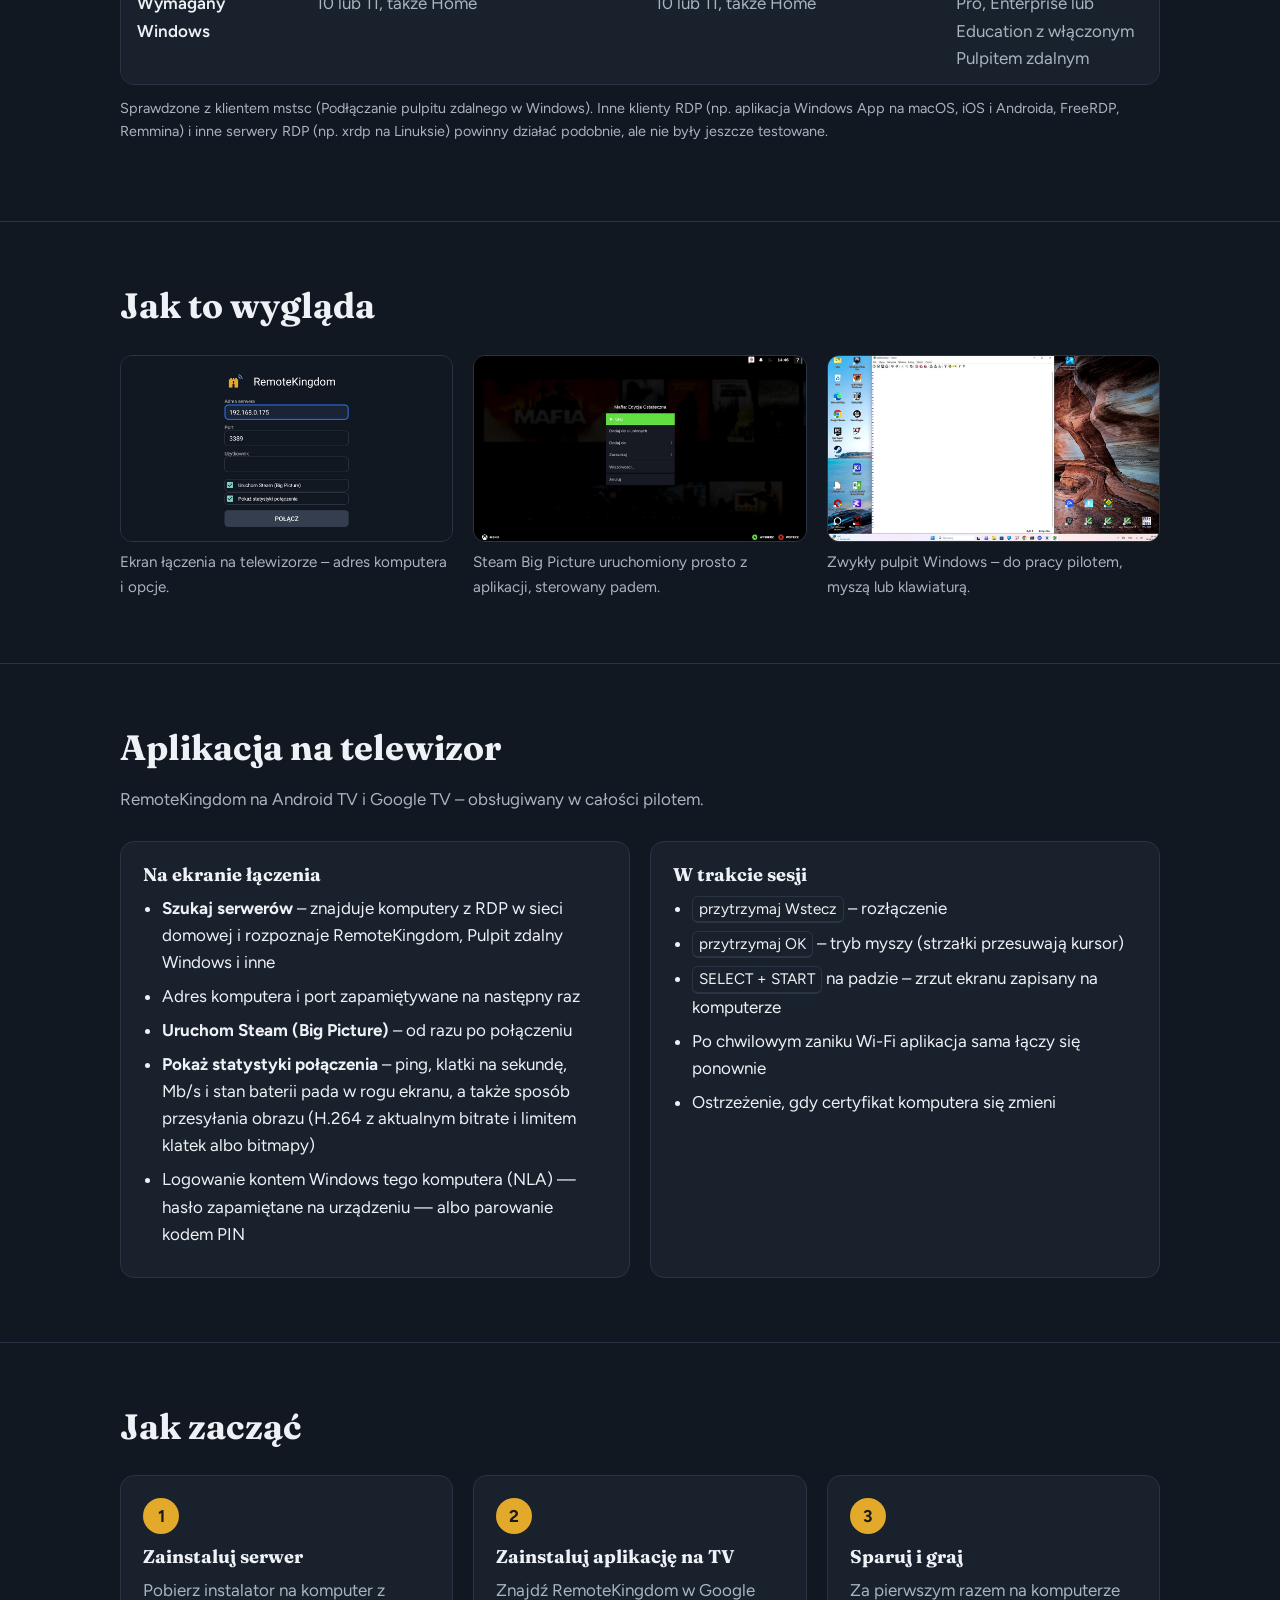
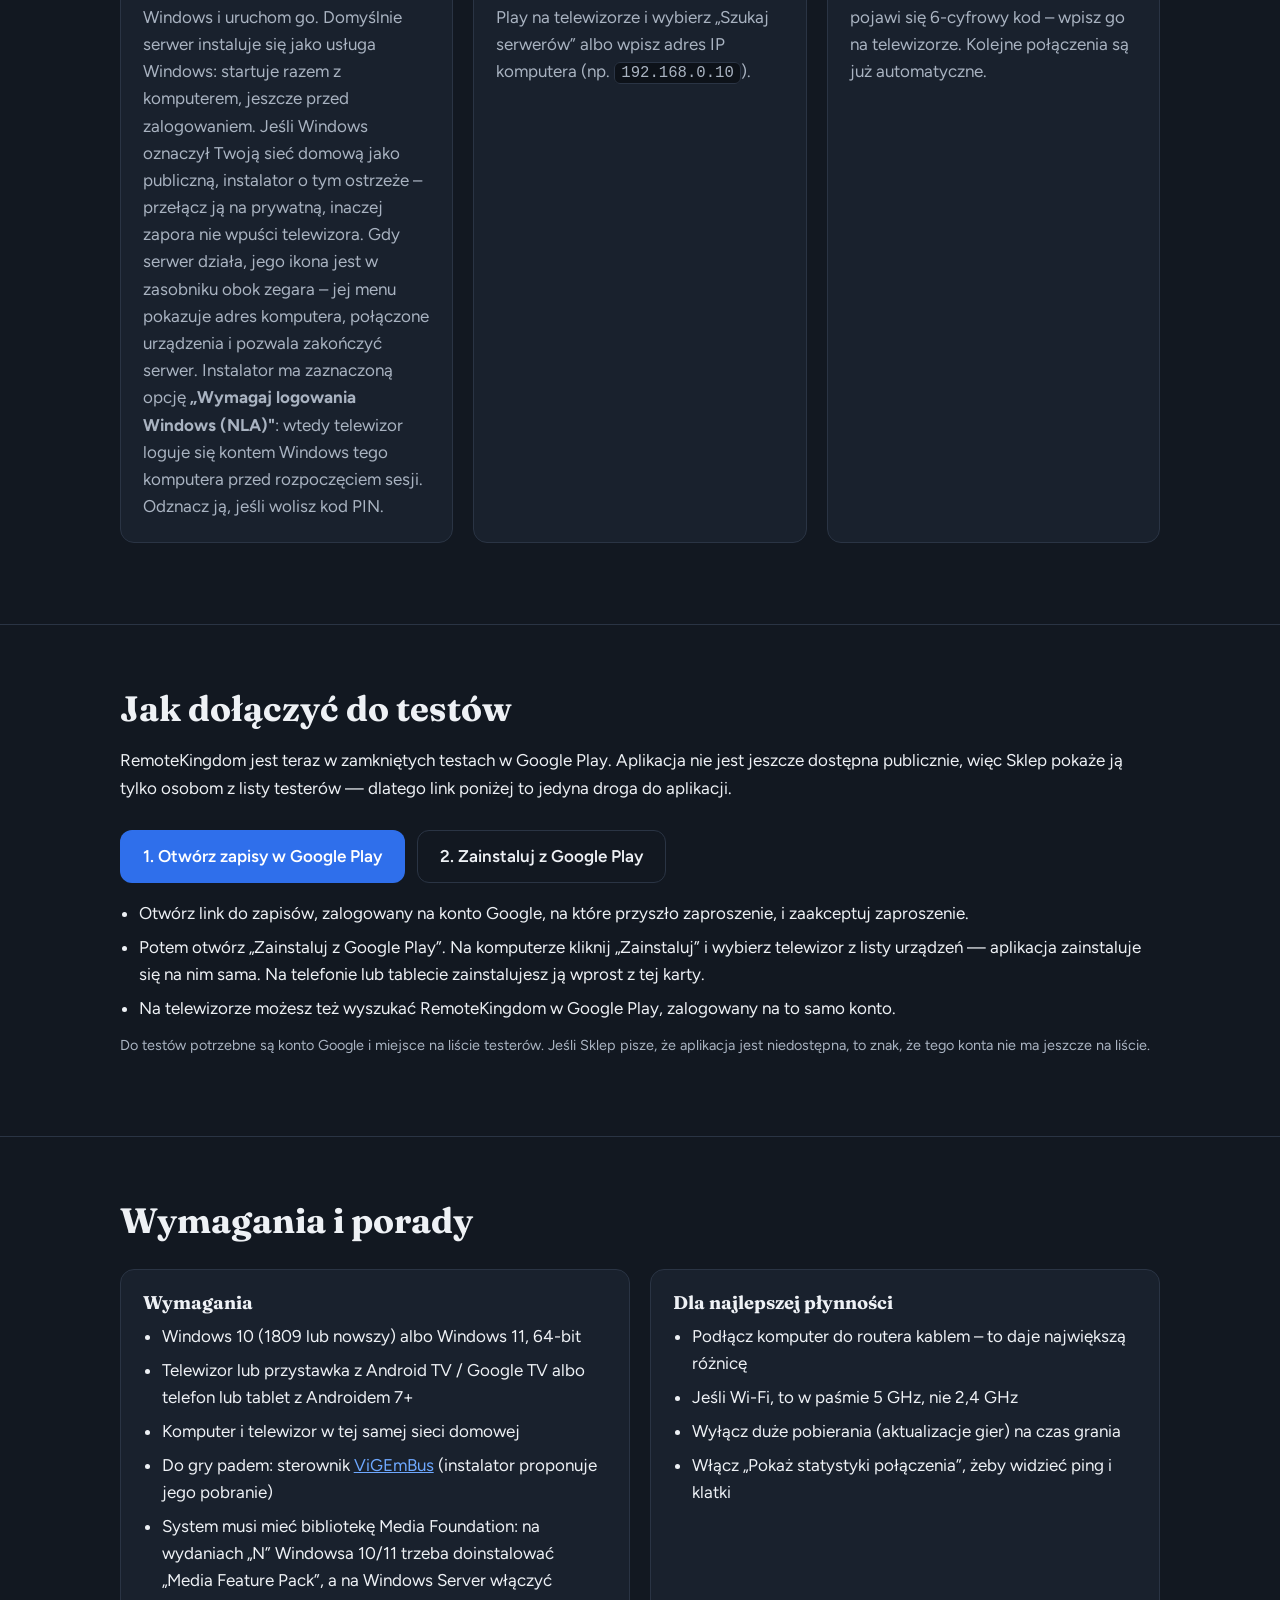
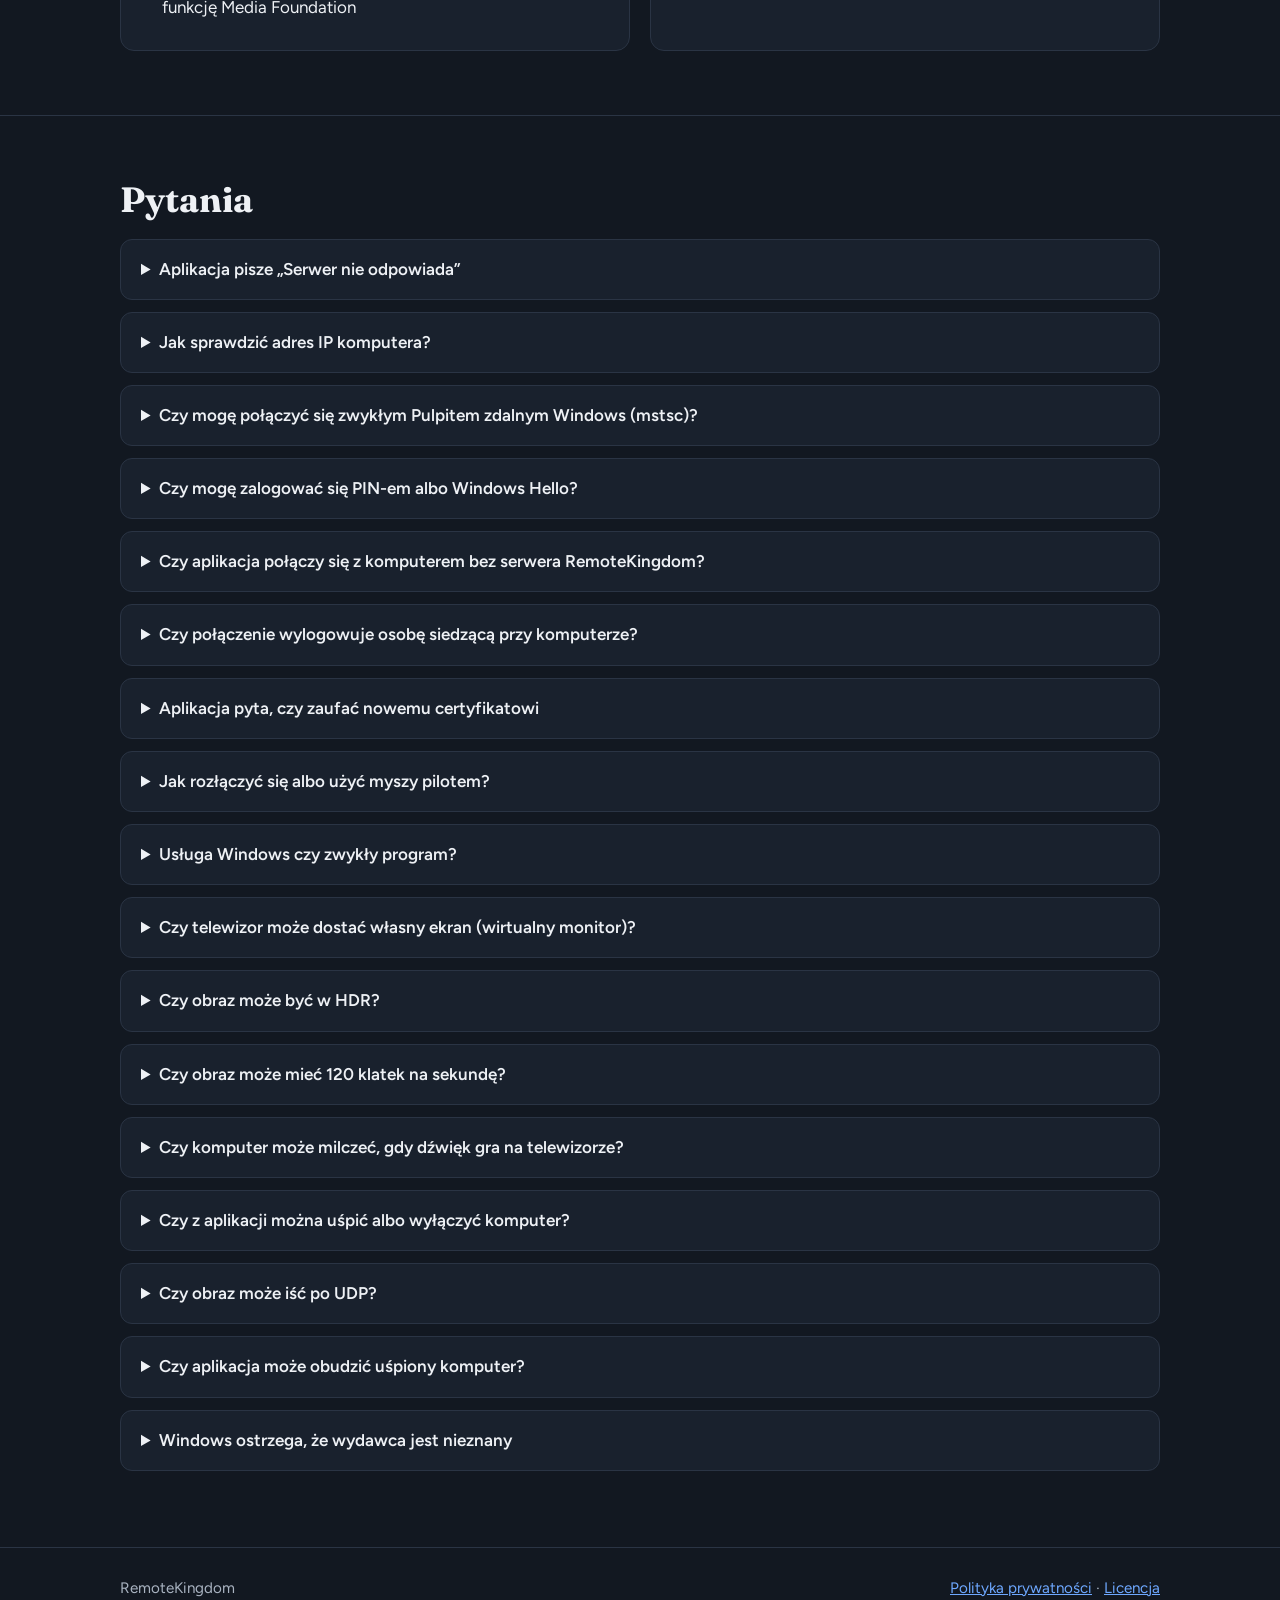
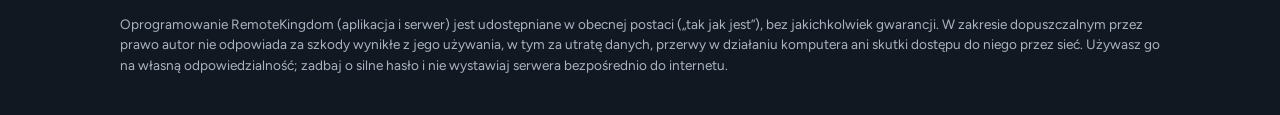
==== commit c6c49709: "Site: up to 120 fps on 120 Hz screens Co-Authored-By: Claude Opus 5.5 <noreply@anthropic.com>" ====
--- a/index.html
+++ b/index.html
@@ -56,7 +56,7 @@
       <div class="card">
         <svg viewBox="0 0 24 24" fill="none" stroke="currentColor" stroke-width="2" stroke-linecap="round" stroke-linejoin="round" aria-hidden="true"><rect x="2" y="4" width="20" height="14" rx="2"/><path d="m10 9 5 2-5 2z"/></svg>
         <h3>Płynny obraz</h3>
-        <p>Obraz kodowany sprzętowo jako H.264 na komputerze i dekodowany sprzętowo przez telewizor – do 60 klatek na sekundę.</p>
+        <p>Obraz kodowany sprzętowo jako H.264 na komputerze i dekodowany sprzętowo przez telewizor – do 60 klatek na sekundę, a na ekranach 120 Hz do 120.</p>
       </div>
       <div class="card">
         <svg viewBox="0 0 24 24" fill="none" stroke="currentColor" stroke-width="2" stroke-linecap="round" stroke-linejoin="round" aria-hidden="true"><path d="M6 12h4m-2-2v4"/><path d="M15 11h.01M18 13h.01"/><path d="M17.3 5H6.7a4 4 0 0 0-3.9 3.2l-1 5A3 3 0 0 0 4.7 17c1 0 1.9-.5 2.4-1.3L8 14h8l.9 1.7a2.8 2.8 0 0 0 5.2-2.2l-1-5A4 4 0 0 0 17.3 5z"/></svg>
@@ -122,7 +122,7 @@
           </tr>
         </thead>
         <tbody>
-          <tr><th>Obraz</th><td><span class="yes">Pulpit bez strat</span> (ostry tekst), a H.264 tam, gdzie leci film lub gra; do wyboru też cały ekran w H.264 albo <b>HEVC HDR</b> (telewizory z HDR10); do 60 kl./s</td><td>Pulpit bez strat (ostry tekst), a H.264 tylko tam, gdzie leci film lub gra – jeśli klient obsługuje grafikę RDP 8 (mstsc tak), inaczej zwykłe bitmapy</td><td>Zwykłe bitmapy – do pracy, nie do gier i filmów</td></tr>
+          <tr><th>Obraz</th><td><span class="yes">Pulpit bez strat</span> (ostry tekst), a H.264 tam, gdzie leci film lub gra; do wyboru też cały ekran w H.264 albo <b>HEVC HDR</b> (telewizory z HDR10); do 60 kl./s, na ekranach 120 Hz do 120</td><td>Pulpit bez strat (ostry tekst), a H.264 tylko tam, gdzie leci film lub gra – jeśli klient obsługuje grafikę RDP 8 (mstsc tak), inaczej zwykłe bitmapy</td><td>Zwykłe bitmapy – do pracy, nie do gier i filmów</td></tr>
           <tr><th>Dopasowanie do sieci</th><td><span class="yes">Tak</span></td><td>Tylko przy obrazie H.264</td><td><span class="no">Nie</span></td></tr>
           <tr><th>Dźwięk</th><td><span class="yes">Tak</span></td><td><span class="yes">Tak</span></td><td><span class="yes">Tak</span>, od wersji 0.12.2</td></tr>
           <tr><th>Mysz i klawiatura</th><td><span class="yes">Tak</span>, także pilot</td><td><span class="yes">Tak</span></td><td><span class="yes">Tak</span>, także pilot</td></tr>
